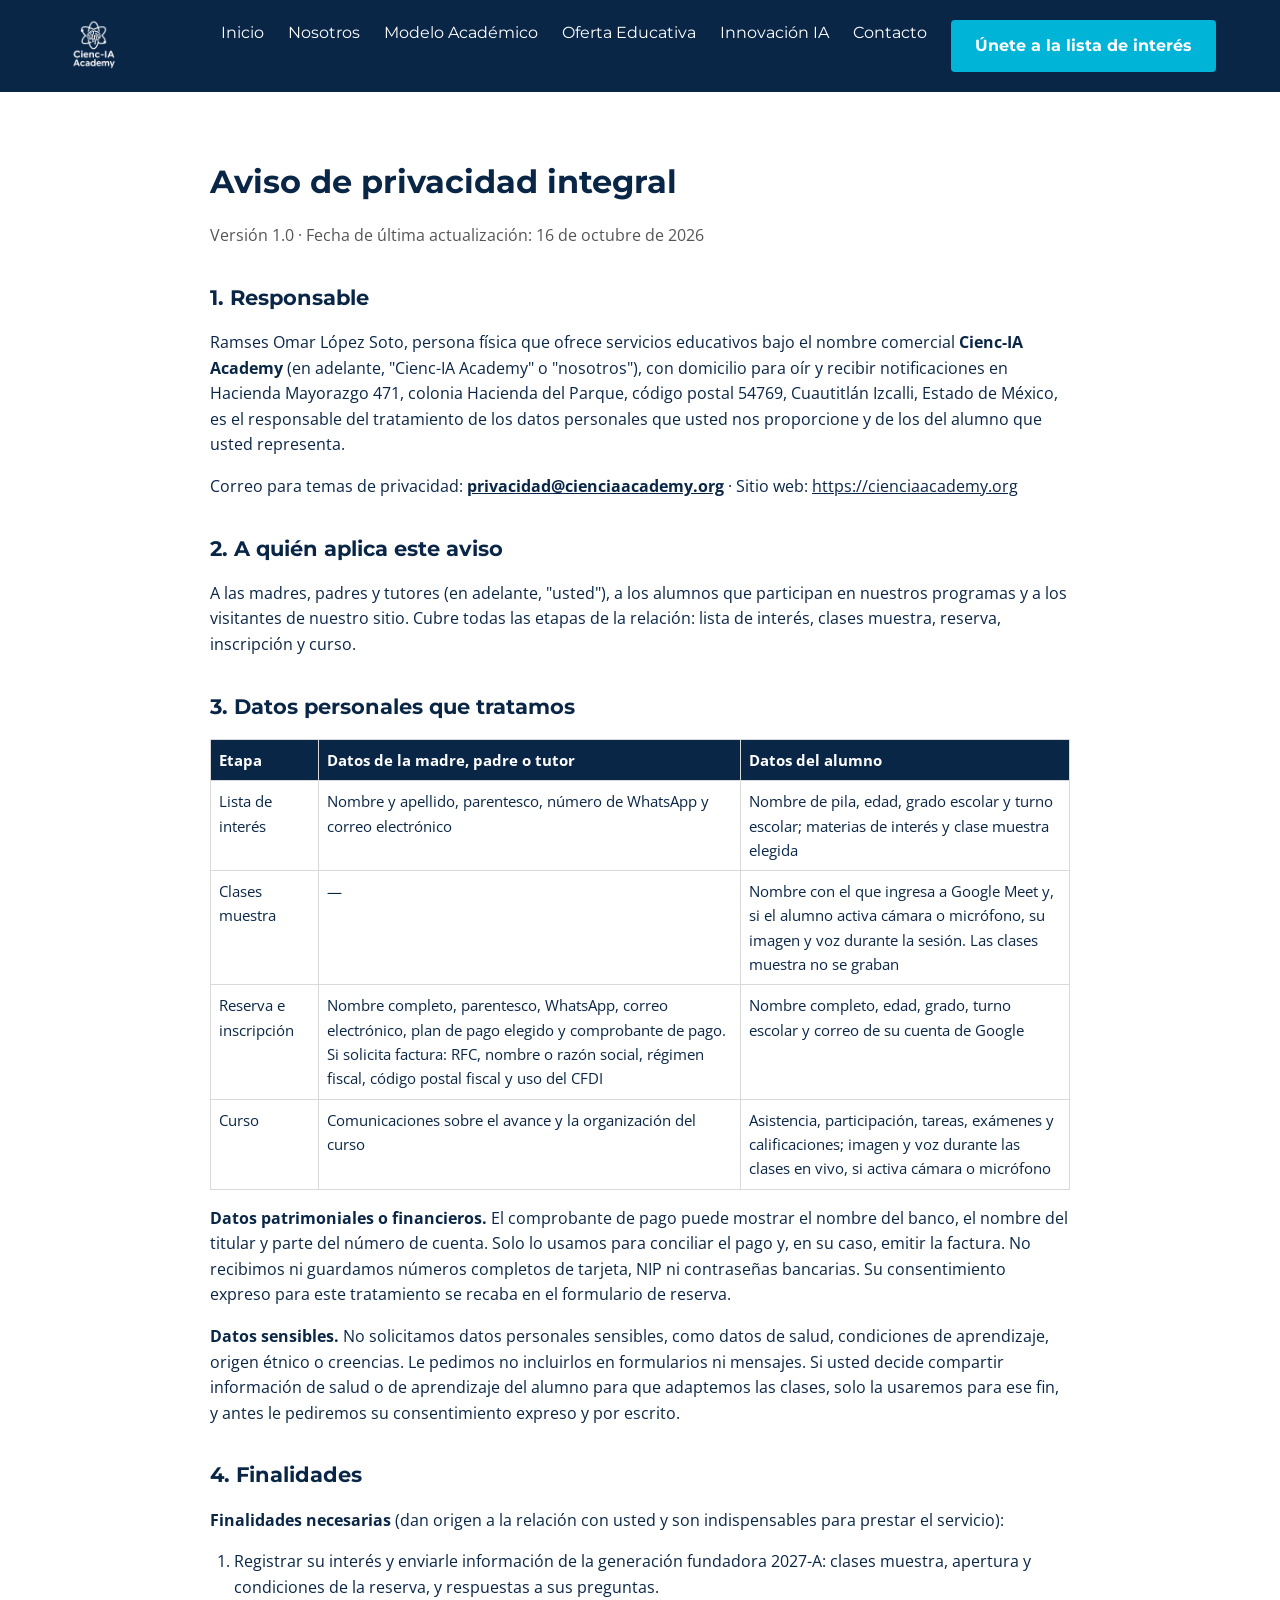
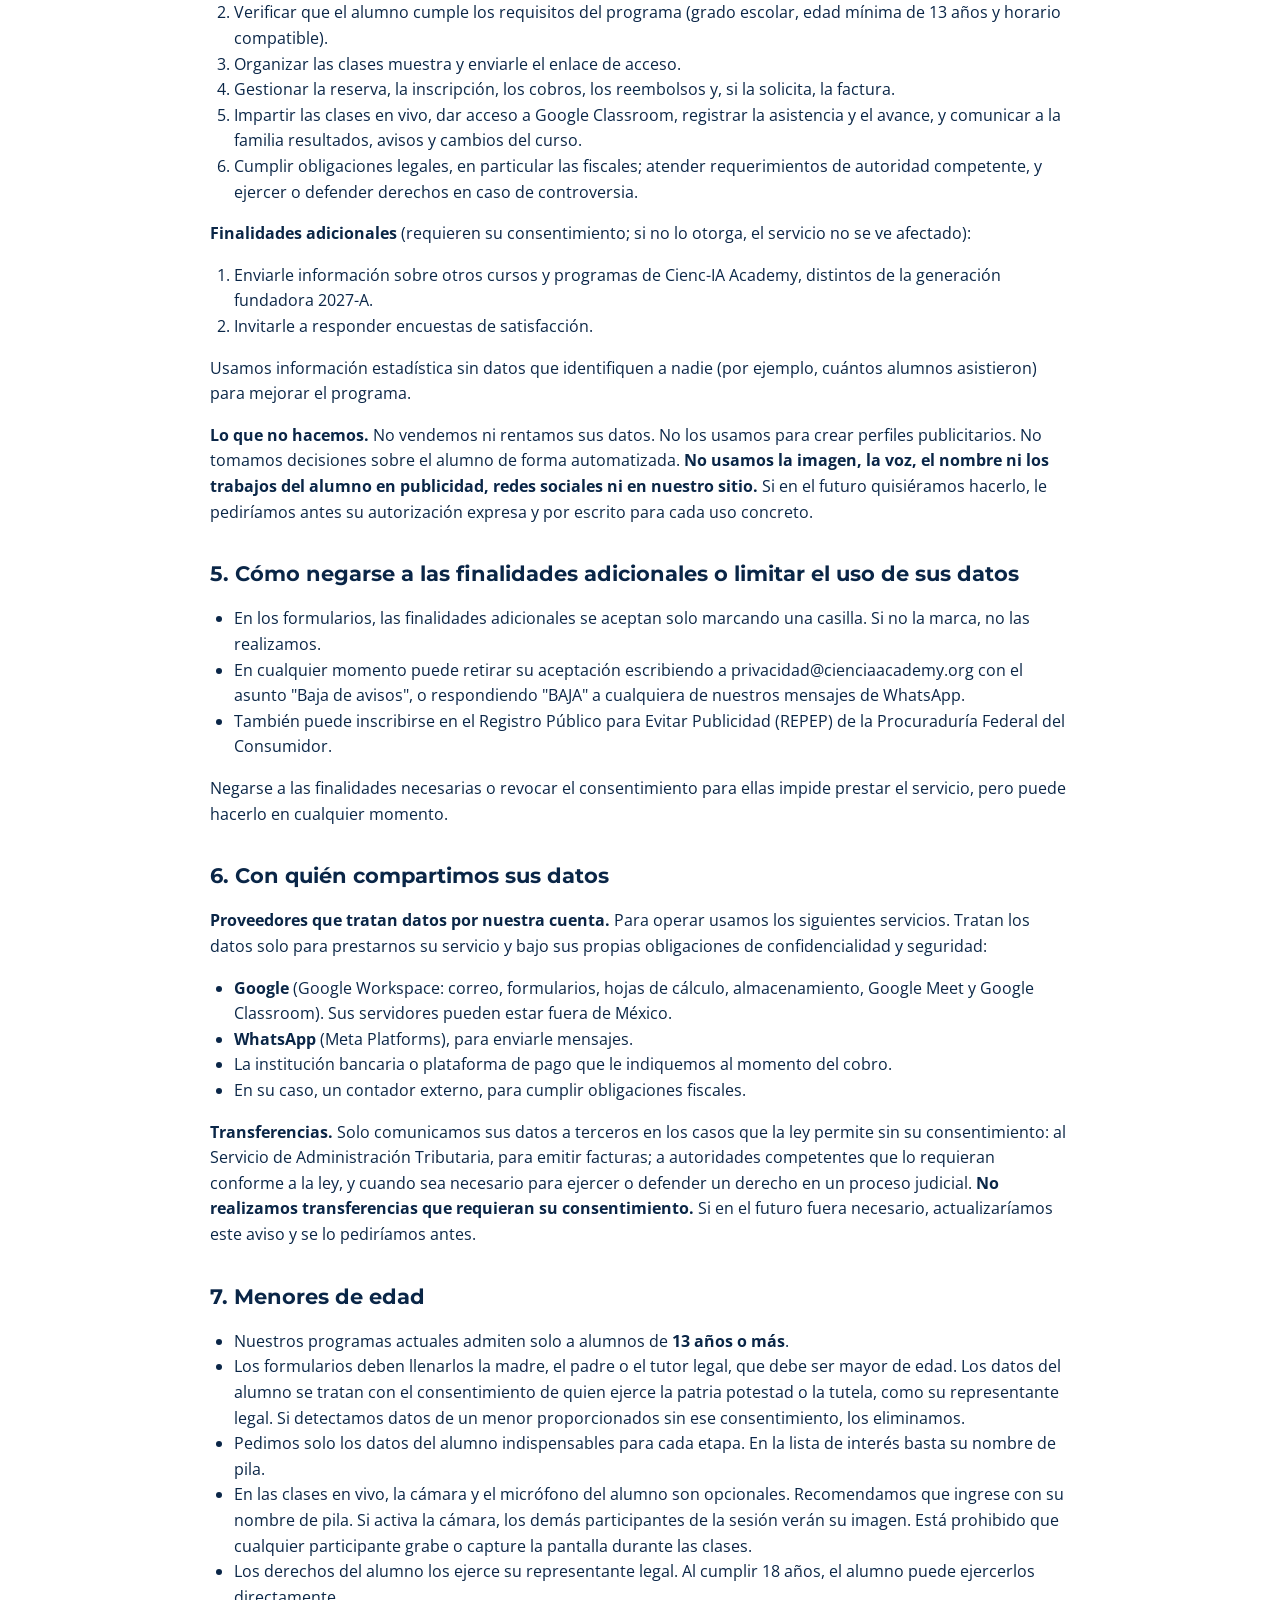
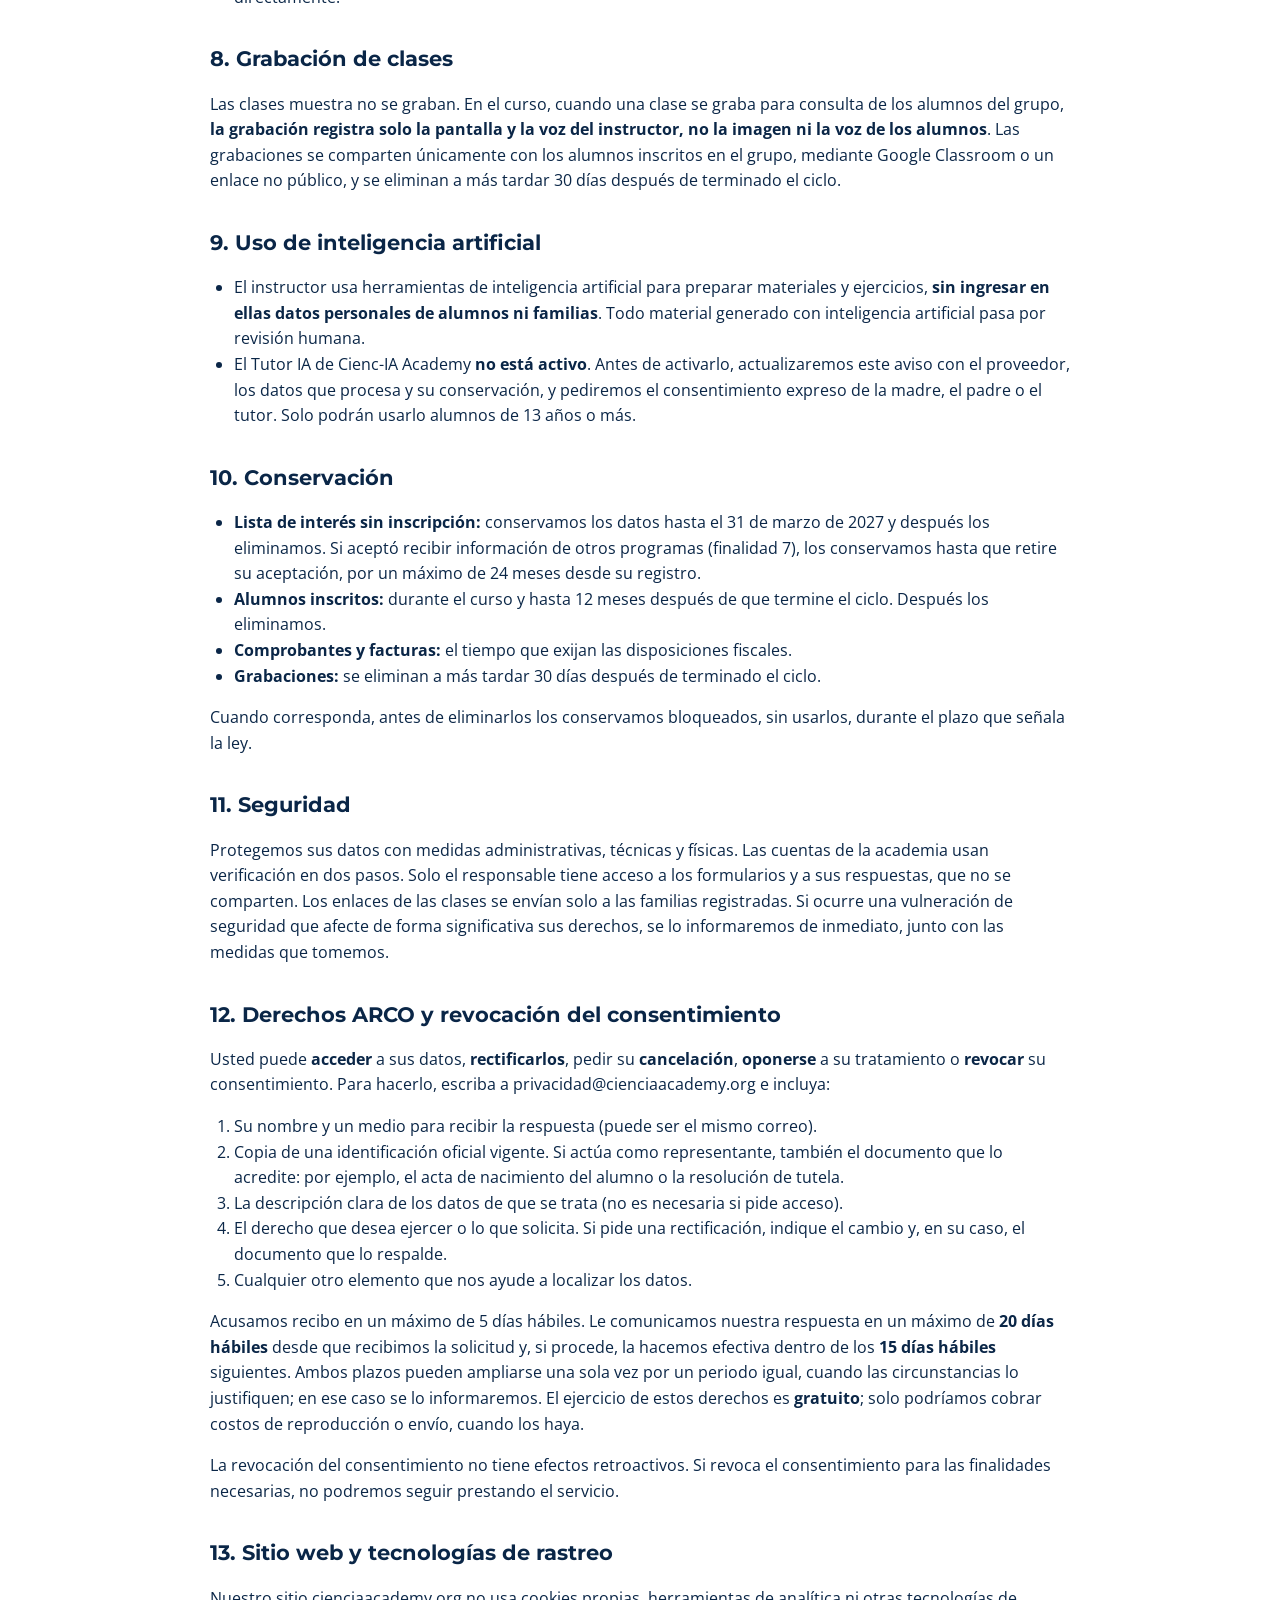
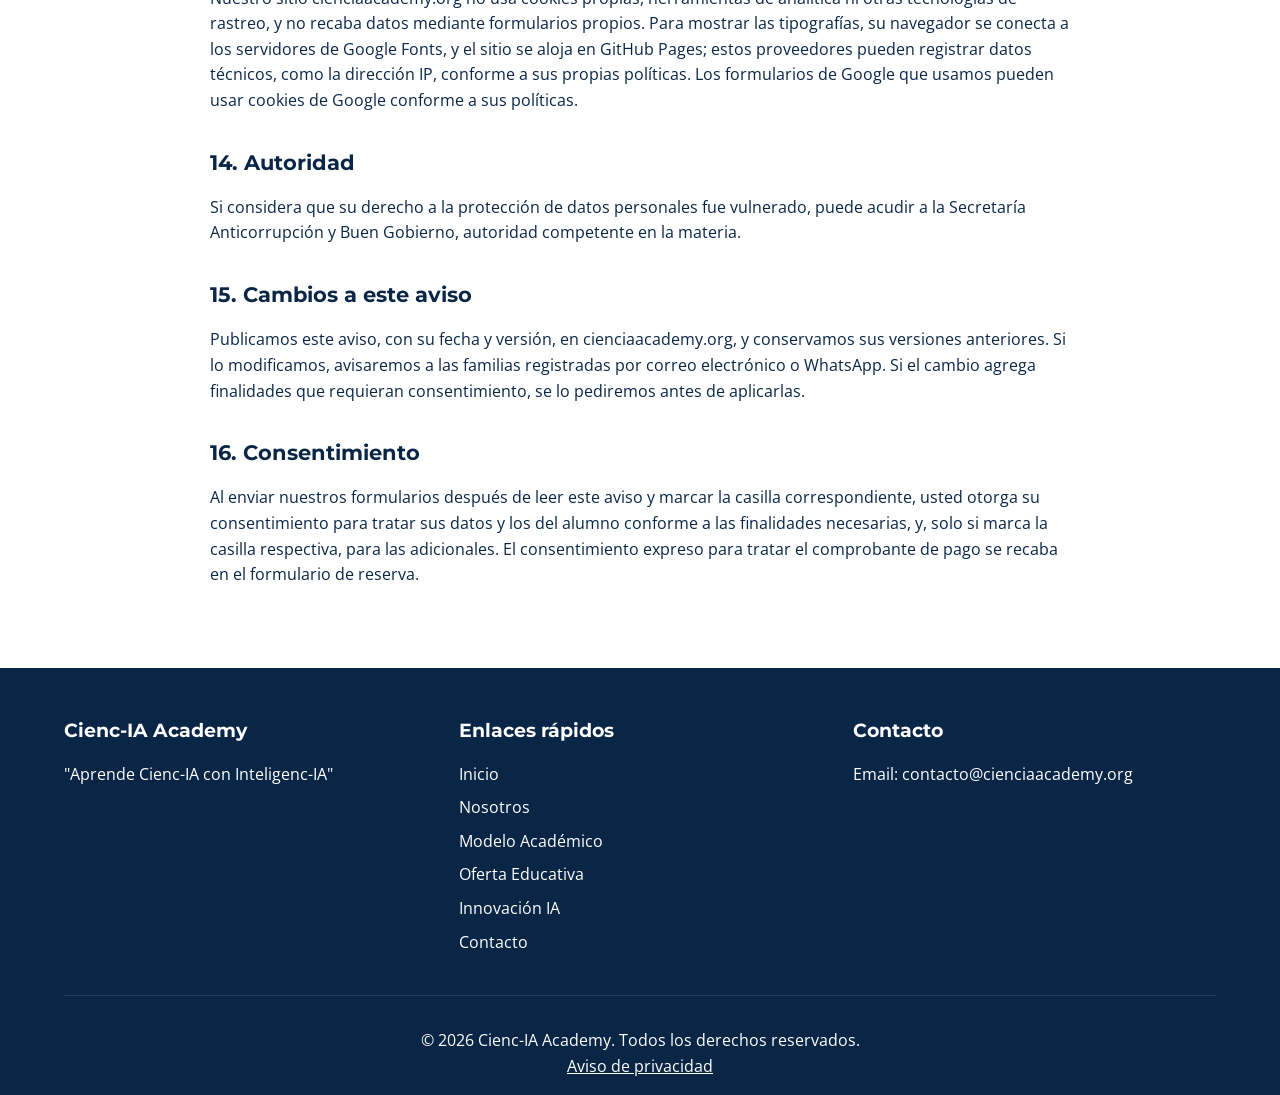
==== pages/aviso-de-privacidad.html @ 8a62d0b7 "feat: añade aviso de privacidad y enlaces en los pies de página" ====
<!DOCTYPE html>
<html lang="es">
<head>
    <meta charset="UTF-8">
    <meta name="viewport" content="width=device-width, initial-scale=1.0">
    <title>Aviso de privacidad - Cienc-IA Academy</title>
    <link rel="preconnect" href="https://fonts.googleapis.com">
    <link rel="preconnect" href="https://fonts.gstatic.com" crossorigin>
    <link href="https://fonts.googleapis.com/css2?family=Montserrat:wght@700&family=Open+Sans&display=swap" rel="stylesheet">
    <style>
        :root {
            --azul-profundo: #0A2647;
            --cian-brillante: #00B4D8;
            --blanco-puro: #FFFFFF;
            --verde-cientifico: #52B788;
            --gris-neutro: #D9D9D9;
        }

        * {
            margin: 0;
            padding: 0;
            box-sizing: border-box;
        }

        body {
            font-family: 'Open Sans', sans-serif;
            color: var(--azul-profundo);
            line-height: 1.6;
            background-color: var(--blanco-puro);
        }

        h1, h2, h3, h4, h5, h6 {
            font-family: 'Montserrat', sans-serif;
            font-weight: 700;
            margin-bottom: 1rem;
        }

        .container {
            width: 90%;
            max-width: 1200px;
            margin: 0 auto;
        }

        section {
            padding: 4rem 0;
        }

        .section-title {
            text-align: center;
            margin-bottom: 3rem;
            color: var(--azul-profundo);
        }

        .btn {
            display: inline-block;
            background-color: var(--cian-brillante);
            color: var(--blanco-puro);
            padding: 0.8rem 1.5rem;
            border-radius: 4px;
            text-decoration: none;
            font-family: 'Montserrat', sans-serif;
            font-weight: 700;
            transition: all 0.3s ease;
            border: none;
            cursor: pointer;
        }

        .btn:hover {
            background-color: var(--azul-profundo);
        }

        /* Header */
        header {
            background-color: var(--azul-profundo);
            padding: 1rem 0;
            position: sticky;
            top: 0;
            z-index: 1000;
        }

        .header-container {
            display: flex;
            justify-content: space-between;
            align-items: center;
        }

        .logo {
            height: 60px;
            display: block;
        }

        nav ul {
            display: flex;
            list-style: none;
        }

        nav li {
            margin-left: 1.5rem;
        }

        nav a {
            color: var(--blanco-puro);
            text-decoration: none;
            font-family: 'Montserrat', sans-serif;
        }

        .mobile-menu-btn {
            display: none;
            background: none;
            border: none;
            color: var(--blanco-puro);
            font-size: 1.5rem;
            cursor: pointer;
        }

        /* Hero Section */
        .hero-contacto {
            background: linear-gradient(rgba(10, 38, 71, 0.8), rgba(10, 38, 71, 0.8)), url('../assets/images/hero/hero-contacto.jpg');
            background-size: cover;
            background-position: center;
            color: var(--blanco-puro);
            text-align: center;
            padding: 8rem 0;
        }

        /* Contact Section */
        .contact-section {
            display: grid;
            grid-template-columns: repeat(auto-fit, minmax(300px, 1fr));
            gap: 3rem;
        }

        .contact-info {
            background-color: var(--gris-neutro);
            padding: 2rem;
            border-radius: 8px;
        }

        .contact-item {
            display: flex;
            align-items: flex-start;
            margin-bottom: 1.5rem;
        }

        .contact-icon {
            margin-right: 1rem;
            color: var(--cian-brillante);
            font-size: 1.2rem;
        }

        .form-group {
            margin-bottom: 1.5rem;
        }

        .form-group label {
            display: block;
            margin-bottom: 0.5rem;
            font-weight: bold;
        }

        .form-group input,
        .form-group select,
        .form-group textarea {
            width: 100%;
            padding: 0.8rem;
            border: 1px solid var(--gris-neutro);
            border-radius: 4px;
            font-family: 'Open Sans', sans-serif;
        }

        .form-group textarea {
            height: 120px;
            resize: vertical;
        }

        /* Footer */
        footer {
            background-color: var(--azul-profundo);
            color: var(--blanco-puro);
            padding: 3rem 0 1rem;
        }

        .footer-content {
            display: grid;
            grid-template-columns: repeat(auto-fit, minmax(250px, 1fr));
            gap: 2rem;
            margin-bottom: 2rem;
        }

        .footer-column ul {
            list-style: none;
        }

        .footer-column li {
            margin-bottom: 0.5rem;
        }

        .footer-column a {
            color: var(--blanco-puro);
            text-decoration: none;
            transition: color 0.3s ease;
        }

        .footer-column a:hover {
            color: var(--cian-brillante);
        }

        .footer-bottom {
            text-align: center;
            padding-top: 2rem;
            border-top: 1px solid rgba(255, 255, 255, 0.1);
        }
        /* Responsive */
        @media (max-width: 768px) {
            .mobile-menu-btn {
                display: block;
            }

            nav ul {
                display: none;
                flex-direction: column;
                position: absolute;
                top: 100%;
                left: 0;
                width: 100%;
                background-color: var(--azul-profundo);
                padding: 1rem 0;
            }

            nav ul.active {
                display: flex;
            }

            nav li {
                margin: 0;
                text-align: center;
                padding: 0.5rem 0;
            }
        }

        /* Aviso de privacidad */
        .aviso {
            max-width: 860px;
        }

        .aviso h1 {
            font-size: 2rem;
        }

        .aviso h2 {
            font-size: 1.3rem;
            margin-top: 2rem;
        }

        .aviso p, .aviso ul, .aviso ol, .aviso table {
            margin-bottom: 1rem;
        }

        .aviso ul, .aviso ol {
            padding-left: 1.5rem;
        }

        .aviso table {
            width: 100%;
            border-collapse: collapse;
            font-size: 0.95rem;
        }

        .aviso th, .aviso td {
            border: 1px solid var(--gris-neutro);
            padding: 0.5rem;
            text-align: left;
            vertical-align: top;
        }

        .aviso th {
            background-color: var(--azul-profundo);
            color: var(--blanco-puro);
        }

        .aviso a {
            color: var(--azul-profundo);
        }

        .aviso-version {
            color: #555555;
            margin-bottom: 2rem;
        }

        @media (max-width: 768px) {
            .aviso table {
                display: block;
                overflow-x: auto;
            }
        }
    </style>
</head>
<body>
    <!-- Header -->
    <header>
        <div class="container header-container">
            <a href="../index.html" aria-label="Ir al inicio"><img src="../assets/images/logo-ciencia-academy.png" alt="Cienc-IA Academy" class="logo"></a>
            <button class="mobile-menu-btn" aria-label="Abrir menú">☰</button>
            <nav>
                <ul>
                    <li><a href="../index.html">Inicio</a></li>
                    <li><a href="nosotros.html">Nosotros</a></li>
                    <li><a href="modelo-academico.html">Modelo Académico</a></li>
                    <li><a href="oferta-educativa.html">Oferta Educativa</a></li>
                    <li><a href="innovacion-ia.html">Innovación IA</a></li>
                    <li><a href="contacto.html">Contacto</a></li>
                    <li><a href="contacto.html" class="btn">Únete a la lista de interés</a></li>
                </ul>
            </nav>
        </div>
    </header>

    <!-- Aviso de privacidad -->
    <section>
        <div class="container aviso">
            <h1>Aviso de privacidad integral</h1>
            <p class="aviso-version">Versión 1.0 · Fecha de última actualización: 16 de octubre de 2026</p>
            <h2>1. Responsable</h2>
            <p>Ramses Omar López Soto, persona física que ofrece servicios educativos bajo el nombre comercial <strong>Cienc-IA Academy</strong> (en adelante, "Cienc-IA Academy" o "nosotros"), con domicilio para oír y recibir notificaciones en Hacienda Mayorazgo 471, colonia Hacienda del Parque, código postal 54769, Cuautitlán Izcalli, Estado de México, es el responsable del tratamiento de los datos personales que usted nos proporcione y de los del alumno que usted representa.</p>
            <p>Correo para temas de privacidad: <strong><a href="mailto:privacidad@cienciaacademy.org">privacidad@cienciaacademy.org</a></strong> · Sitio web: <a href="https://cienciaacademy.org">https://cienciaacademy.org</a></p>
            <h2>2. A quién aplica este aviso</h2>
            <p>A las madres, padres y tutores (en adelante, "usted"), a los alumnos que participan en nuestros programas y a los visitantes de nuestro sitio. Cubre todas las etapas de la relación: lista de interés, clases muestra, reserva, inscripción y curso.</p>
            <h2>3. Datos personales que tratamos</h2>
            <table>
            <thead>
            <tr>
            <th>Etapa</th>
            <th>Datos de la madre, padre o tutor</th>
            <th>Datos del alumno</th>
            </tr>
            </thead>
            <tbody>
            <tr>
            <td>Lista de interés</td>
            <td>Nombre y apellido, parentesco, número de WhatsApp y correo electrónico</td>
            <td>Nombre de pila, edad, grado escolar y turno escolar; materias de interés y clase muestra elegida</td>
            </tr>
            <tr>
            <td>Clases muestra</td>
            <td>—</td>
            <td>Nombre con el que ingresa a Google Meet y, si el alumno activa cámara o micrófono, su imagen y voz durante la sesión. Las clases muestra no se graban</td>
            </tr>
            <tr>
            <td>Reserva e inscripción</td>
            <td>Nombre completo, parentesco, WhatsApp, correo electrónico, plan de pago elegido y comprobante de pago. Si solicita factura: RFC, nombre o razón social, régimen fiscal, código postal fiscal y uso del CFDI</td>
            <td>Nombre completo, edad, grado, turno escolar y correo de su cuenta de Google</td>
            </tr>
            <tr>
            <td>Curso</td>
            <td>Comunicaciones sobre el avance y la organización del curso</td>
            <td>Asistencia, participación, tareas, exámenes y calificaciones; imagen y voz durante las clases en vivo, si activa cámara o micrófono</td>
            </tr>
            </tbody>
            </table>
            <p><strong>Datos patrimoniales o financieros.</strong> El comprobante de pago puede mostrar el nombre del banco, el nombre del titular y parte del número de cuenta. Solo lo usamos para conciliar el pago y, en su caso, emitir la factura. No recibimos ni guardamos números completos de tarjeta, NIP ni contraseñas bancarias. Su consentimiento expreso para este tratamiento se recaba en el formulario de reserva.</p>
            <p><strong>Datos sensibles.</strong> No solicitamos datos personales sensibles, como datos de salud, condiciones de aprendizaje, origen étnico o creencias. Le pedimos no incluirlos en formularios ni mensajes. Si usted decide compartir información de salud o de aprendizaje del alumno para que adaptemos las clases, solo la usaremos para ese fin, y antes le pediremos su consentimiento expreso y por escrito.</p>
            <h2>4. Finalidades</h2>
            <p><strong>Finalidades necesarias</strong> (dan origen a la relación con usted y son indispensables para prestar el servicio):</p>
            <ol>
            <li>Registrar su interés y enviarle información de la generación fundadora 2027-A: clases muestra, apertura y condiciones de la reserva, y respuestas a sus preguntas.</li>
            <li>Verificar que el alumno cumple los requisitos del programa (grado escolar, edad mínima de 13 años y horario compatible).</li>
            <li>Organizar las clases muestra y enviarle el enlace de acceso.</li>
            <li>Gestionar la reserva, la inscripción, los cobros, los reembolsos y, si la solicita, la factura.</li>
            <li>Impartir las clases en vivo, dar acceso a Google Classroom, registrar la asistencia y el avance, y comunicar a la familia resultados, avisos y cambios del curso.</li>
            <li>Cumplir obligaciones legales, en particular las fiscales; atender requerimientos de autoridad competente, y ejercer o defender derechos en caso de controversia.</li>
            </ol>
            <p><strong>Finalidades adicionales</strong> (requieren su consentimiento; si no lo otorga, el servicio no se ve afectado):</p>
            <ol>
            <li>Enviarle información sobre otros cursos y programas de Cienc-IA Academy, distintos de la generación fundadora 2027-A.</li>
            <li>Invitarle a responder encuestas de satisfacción.</li>
            </ol>
            <p>Usamos información estadística sin datos que identifiquen a nadie (por ejemplo, cuántos alumnos asistieron) para mejorar el programa.</p>
            <p><strong>Lo que no hacemos.</strong> No vendemos ni rentamos sus datos. No los usamos para crear perfiles publicitarios. No tomamos decisiones sobre el alumno de forma automatizada. <strong>No usamos la imagen, la voz, el nombre ni los trabajos del alumno en publicidad, redes sociales ni en nuestro sitio.</strong> Si en el futuro quisiéramos hacerlo, le pediríamos antes su autorización expresa y por escrito para cada uso concreto.</p>
            <h2>5. Cómo negarse a las finalidades adicionales o limitar el uso de sus datos</h2>
            <ul>
            <li>En los formularios, las finalidades adicionales se aceptan solo marcando una casilla. Si no la marca, no las realizamos.</li>
            <li>En cualquier momento puede retirar su aceptación escribiendo a privacidad@cienciaacademy.org con el asunto "Baja de avisos", o respondiendo "BAJA" a cualquiera de nuestros mensajes de WhatsApp.</li>
            <li>También puede inscribirse en el Registro Público para Evitar Publicidad (REPEP) de la Procuraduría Federal del Consumidor.</li>
            </ul>
            <p>Negarse a las finalidades necesarias o revocar el consentimiento para ellas impide prestar el servicio, pero puede hacerlo en cualquier momento.</p>
            <h2>6. Con quién compartimos sus datos</h2>
            <p><strong>Proveedores que tratan datos por nuestra cuenta.</strong> Para operar usamos los siguientes servicios. Tratan los datos solo para prestarnos su servicio y bajo sus propias obligaciones de confidencialidad y seguridad:</p>
            <ul>
            <li><strong>Google</strong> (Google Workspace: correo, formularios, hojas de cálculo, almacenamiento, Google Meet y Google Classroom). Sus servidores pueden estar fuera de México.</li>
            <li><strong>WhatsApp</strong> (Meta Platforms), para enviarle mensajes.</li>
            <li>La institución bancaria o plataforma de pago que le indiquemos al momento del cobro.</li>
            <li>En su caso, un contador externo, para cumplir obligaciones fiscales.</li>
            </ul>
            <p><strong>Transferencias.</strong> Solo comunicamos sus datos a terceros en los casos que la ley permite sin su consentimiento: al Servicio de Administración Tributaria, para emitir facturas; a autoridades competentes que lo requieran conforme a la ley, y cuando sea necesario para ejercer o defender un derecho en un proceso judicial. <strong>No realizamos transferencias que requieran su consentimiento.</strong> Si en el futuro fuera necesario, actualizaríamos este aviso y se lo pediríamos antes.</p>
            <h2>7. Menores de edad</h2>
            <ul>
            <li>Nuestros programas actuales admiten solo a alumnos de <strong>13 años o más</strong>.</li>
            <li>Los formularios deben llenarlos la madre, el padre o el tutor legal, que debe ser mayor de edad. Los datos del alumno se tratan con el consentimiento de quien ejerce la patria potestad o la tutela, como su representante legal. Si detectamos datos de un menor proporcionados sin ese consentimiento, los eliminamos.</li>
            <li>Pedimos solo los datos del alumno indispensables para cada etapa. En la lista de interés basta su nombre de pila.</li>
            <li>En las clases en vivo, la cámara y el micrófono del alumno son opcionales. Recomendamos que ingrese con su nombre de pila. Si activa la cámara, los demás participantes de la sesión verán su imagen. Está prohibido que cualquier participante grabe o capture la pantalla durante las clases.</li>
            <li>Los derechos del alumno los ejerce su representante legal. Al cumplir 18 años, el alumno puede ejercerlos directamente.</li>
            </ul>
            <h2>8. Grabación de clases</h2>
            <p>Las clases muestra no se graban. En el curso, cuando una clase se graba para consulta de los alumnos del grupo, <strong>la grabación registra solo la pantalla y la voz del instructor, no la imagen ni la voz de los alumnos</strong>. Las grabaciones se comparten únicamente con los alumnos inscritos en el grupo, mediante Google Classroom o un enlace no público, y se eliminan a más tardar 30 días después de terminado el ciclo.</p>
            <h2>9. Uso de inteligencia artificial</h2>
            <ul>
            <li>El instructor usa herramientas de inteligencia artificial para preparar materiales y ejercicios, <strong>sin ingresar en ellas datos personales de alumnos ni familias</strong>. Todo material generado con inteligencia artificial pasa por revisión humana.</li>
            <li>El Tutor IA de Cienc-IA Academy <strong>no está activo</strong>. Antes de activarlo, actualizaremos este aviso con el proveedor, los datos que procesa y su conservación, y pediremos el consentimiento expreso de la madre, el padre o el tutor. Solo podrán usarlo alumnos de 13 años o más.</li>
            </ul>
            <h2>10. Conservación</h2>
            <ul>
            <li><strong>Lista de interés sin inscripción:</strong> conservamos los datos hasta el 31 de marzo de 2027 y después los eliminamos. Si aceptó recibir información de otros programas (finalidad 7), los conservamos hasta que retire su aceptación, por un máximo de 24 meses desde su registro.</li>
            <li><strong>Alumnos inscritos:</strong> durante el curso y hasta 12 meses después de que termine el ciclo. Después los eliminamos.</li>
            <li><strong>Comprobantes y facturas:</strong> el tiempo que exijan las disposiciones fiscales.</li>
            <li><strong>Grabaciones:</strong> se eliminan a más tardar 30 días después de terminado el ciclo.</li>
            </ul>
            <p>Cuando corresponda, antes de eliminarlos los conservamos bloqueados, sin usarlos, durante el plazo que señala la ley.</p>
            <h2>11. Seguridad</h2>
            <p>Protegemos sus datos con medidas administrativas, técnicas y físicas. Las cuentas de la academia usan verificación en dos pasos. Solo el responsable tiene acceso a los formularios y a sus respuestas, que no se comparten. Los enlaces de las clases se envían solo a las familias registradas. Si ocurre una vulneración de seguridad que afecte de forma significativa sus derechos, se lo informaremos de inmediato, junto con las medidas que tomemos.</p>
            <h2>12. Derechos ARCO y revocación del consentimiento</h2>
            <p>Usted puede <strong>acceder</strong> a sus datos, <strong>rectificarlos</strong>, pedir su <strong>cancelación</strong>, <strong>oponerse</strong> a su tratamiento o <strong>revocar</strong> su consentimiento. Para hacerlo, escriba a privacidad@cienciaacademy.org e incluya:</p>
            <ol>
            <li>Su nombre y un medio para recibir la respuesta (puede ser el mismo correo).</li>
            <li>Copia de una identificación oficial vigente. Si actúa como representante, también el documento que lo acredite: por ejemplo, el acta de nacimiento del alumno o la resolución de tutela.</li>
            <li>La descripción clara de los datos de que se trata (no es necesaria si pide acceso).</li>
            <li>El derecho que desea ejercer o lo que solicita. Si pide una rectificación, indique el cambio y, en su caso, el documento que lo respalde.</li>
            <li>Cualquier otro elemento que nos ayude a localizar los datos.</li>
            </ol>
            <p>Acusamos recibo en un máximo de 5 días hábiles. Le comunicamos nuestra respuesta en un máximo de <strong>20 días hábiles</strong> desde que recibimos la solicitud y, si procede, la hacemos efectiva dentro de los <strong>15 días hábiles</strong> siguientes. Ambos plazos pueden ampliarse una sola vez por un periodo igual, cuando las circunstancias lo justifiquen; en ese caso se lo informaremos. El ejercicio de estos derechos es <strong>gratuito</strong>; solo podríamos cobrar costos de reproducción o envío, cuando los haya.</p>
            <p>La revocación del consentimiento no tiene efectos retroactivos. Si revoca el consentimiento para las finalidades necesarias, no podremos seguir prestando el servicio.</p>
            <h2>13. Sitio web y tecnologías de rastreo</h2>
            <p>Nuestro sitio cienciaacademy.org no usa cookies propias, herramientas de analítica ni otras tecnologías de rastreo, y no recaba datos mediante formularios propios. Para mostrar las tipografías, su navegador se conecta a los servidores de Google Fonts, y el sitio se aloja en GitHub Pages; estos proveedores pueden registrar datos técnicos, como la dirección IP, conforme a sus propias políticas. Los formularios de Google que usamos pueden usar cookies de Google conforme a sus políticas.</p>
            <h2>14. Autoridad</h2>
            <p>Si considera que su derecho a la protección de datos personales fue vulnerado, puede acudir a la Secretaría Anticorrupción y Buen Gobierno, autoridad competente en la materia.</p>
            <h2>15. Cambios a este aviso</h2>
            <p>Publicamos este aviso, con su fecha y versión, en cienciaacademy.org, y conservamos sus versiones anteriores. Si lo modificamos, avisaremos a las familias registradas por correo electrónico o WhatsApp. Si el cambio agrega finalidades que requieran consentimiento, se lo pediremos antes de aplicarlas.</p>
            <h2>16. Consentimiento</h2>
            <p>Al enviar nuestros formularios después de leer este aviso y marcar la casilla correspondiente, usted otorga su consentimiento para tratar sus datos y los del alumno conforme a las finalidades necesarias, y, solo si marca la casilla respectiva, para las adicionales. El consentimiento expreso para tratar el comprobante de pago se recaba en el formulario de reserva.</p>
        </div>
    </section>

    <!-- Footer -->
    <footer>
        <div class="container">
            <div class="footer-content">
                <div class="footer-column">
                    <h3>Cienc-IA Academy</h3>
                    <p>"Aprende Cienc-IA con Inteligenc-IA"</p>
                </div>
                <div class="footer-column">
                    <h3>Enlaces rápidos</h3>
                    <ul>
                        <li><a href="../index.html">Inicio</a></li>
                        <li><a href="nosotros.html">Nosotros</a></li>
                        <li><a href="modelo-academico.html">Modelo Académico</a></li>
                        <li><a href="oferta-educativa.html">Oferta Educativa</a></li>
                        <li><a href="innovacion-ia.html">Innovación IA</a></li>
                        <li><a href="contacto.html">Contacto</a></li>

                    </ul>
                </div>
                <div class="footer-column">
                    <h3>Contacto</h3>
                    <p>Email: contacto@cienciaacademy.org</p>
                </div>
            </div>
            <div class="footer-bottom">
                <p>&copy; 2026 Cienc-IA Academy. Todos los derechos reservados.</p>
                <p><a href="aviso-de-privacidad.html" style="color: inherit;">Aviso de privacidad</a></p>
            </div>
        </div>
    </footer>


    <script>
        // Mobile menu toggle
        document.querySelector('.mobile-menu-btn').addEventListener('click', function() {
            document.querySelector('nav ul').classList.toggle('active');
        });
    </script>
</body>
</html>
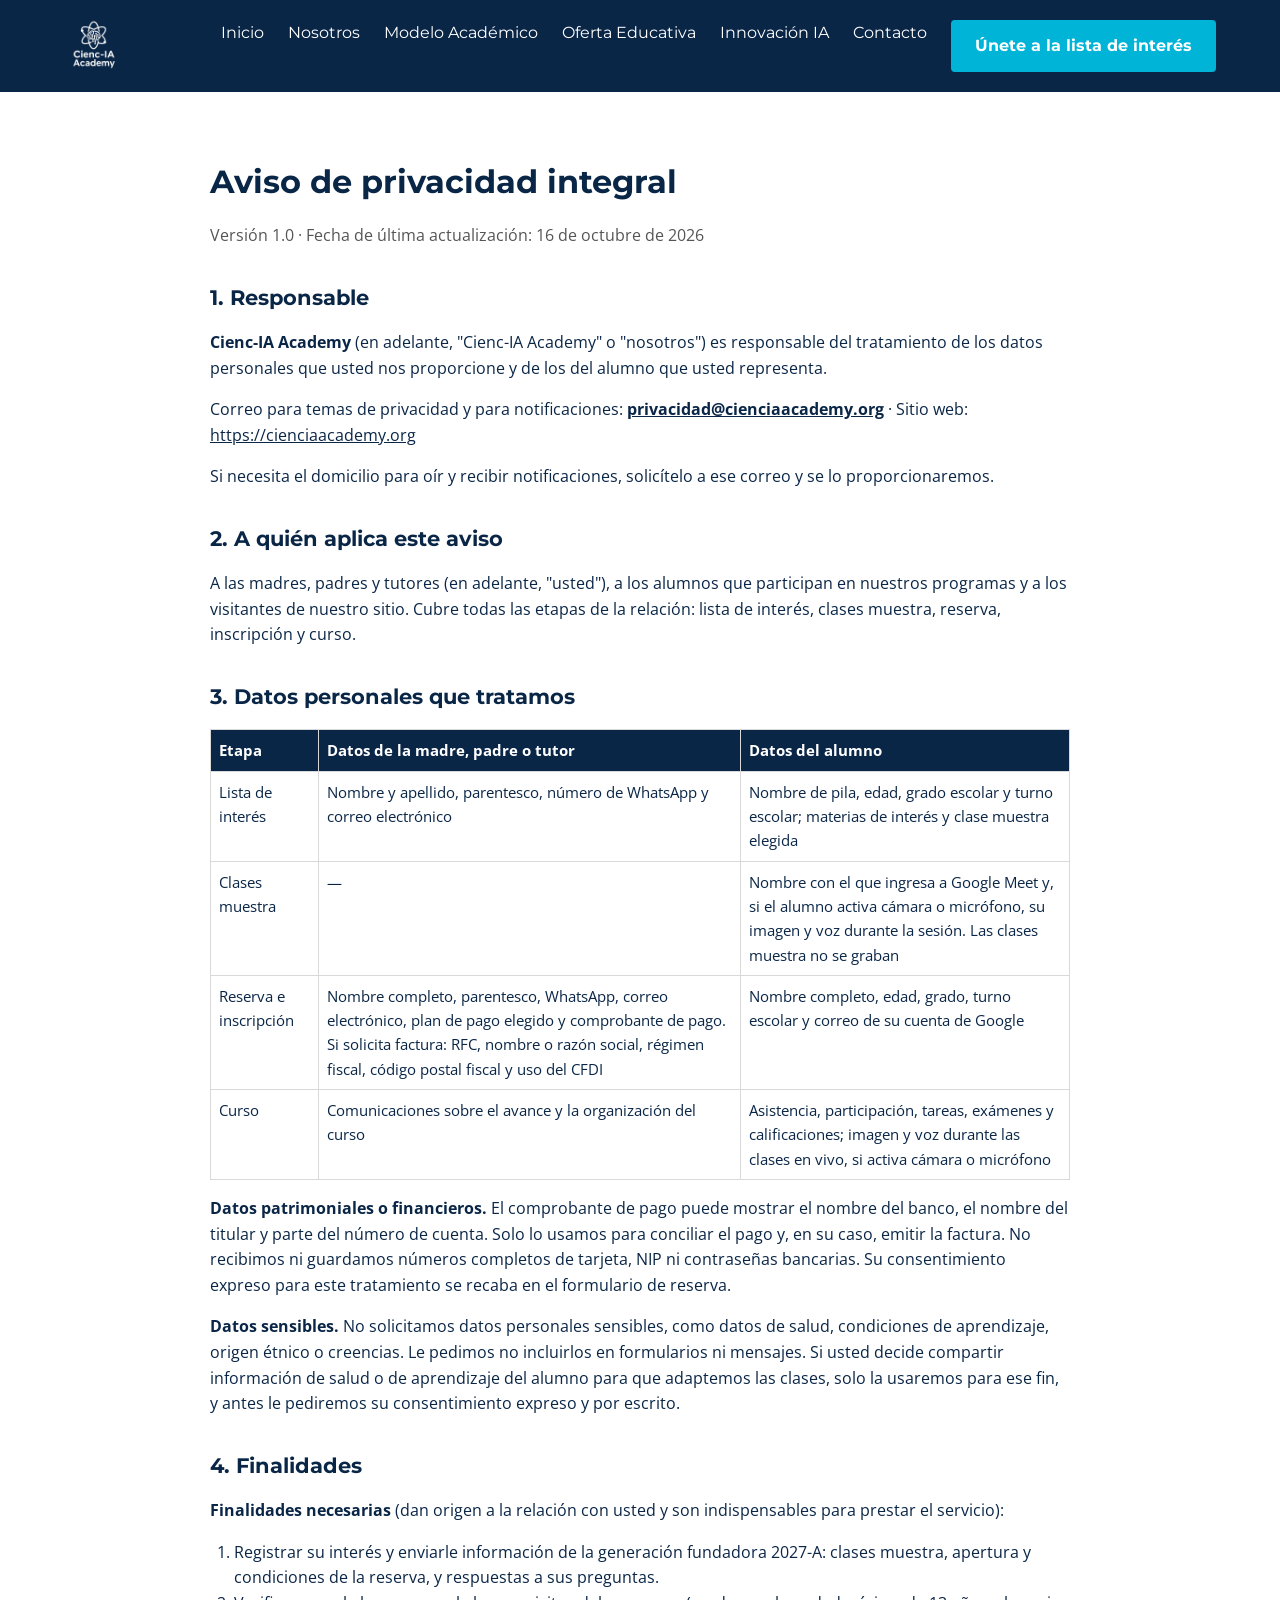
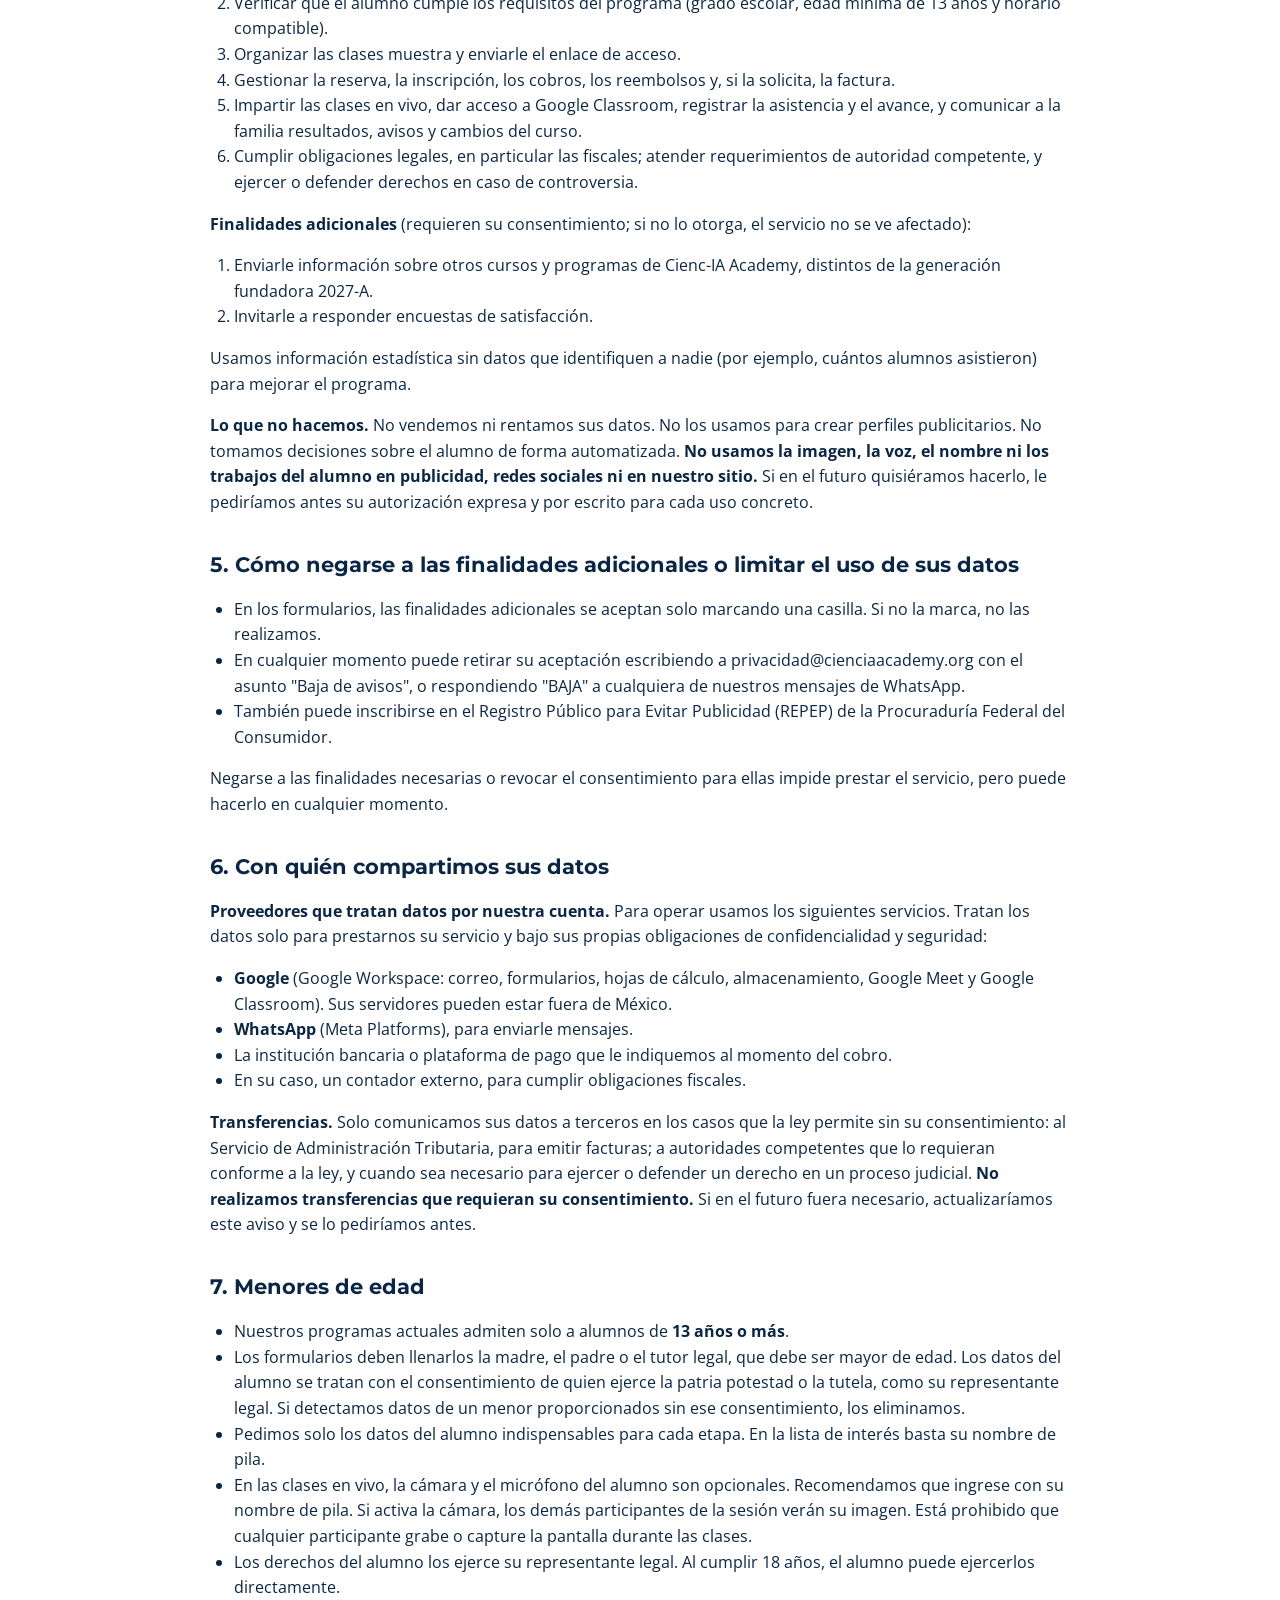
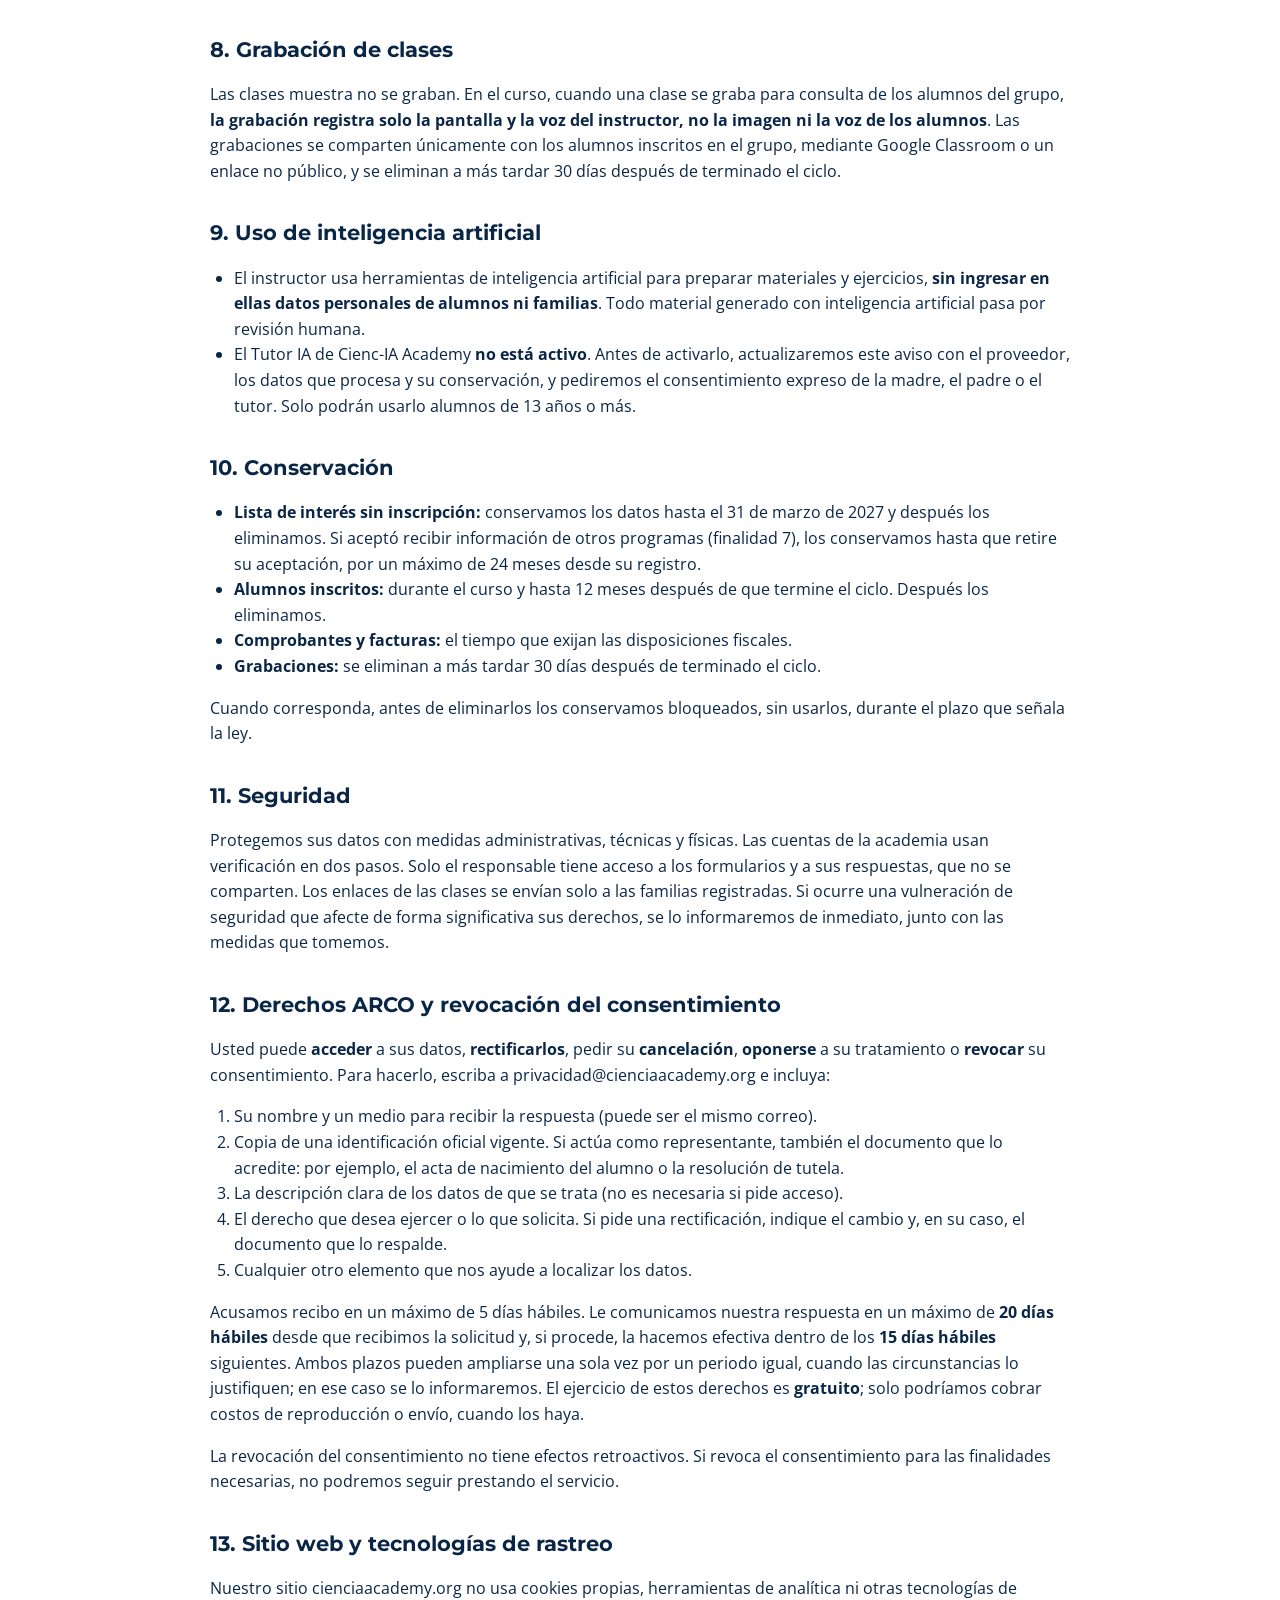
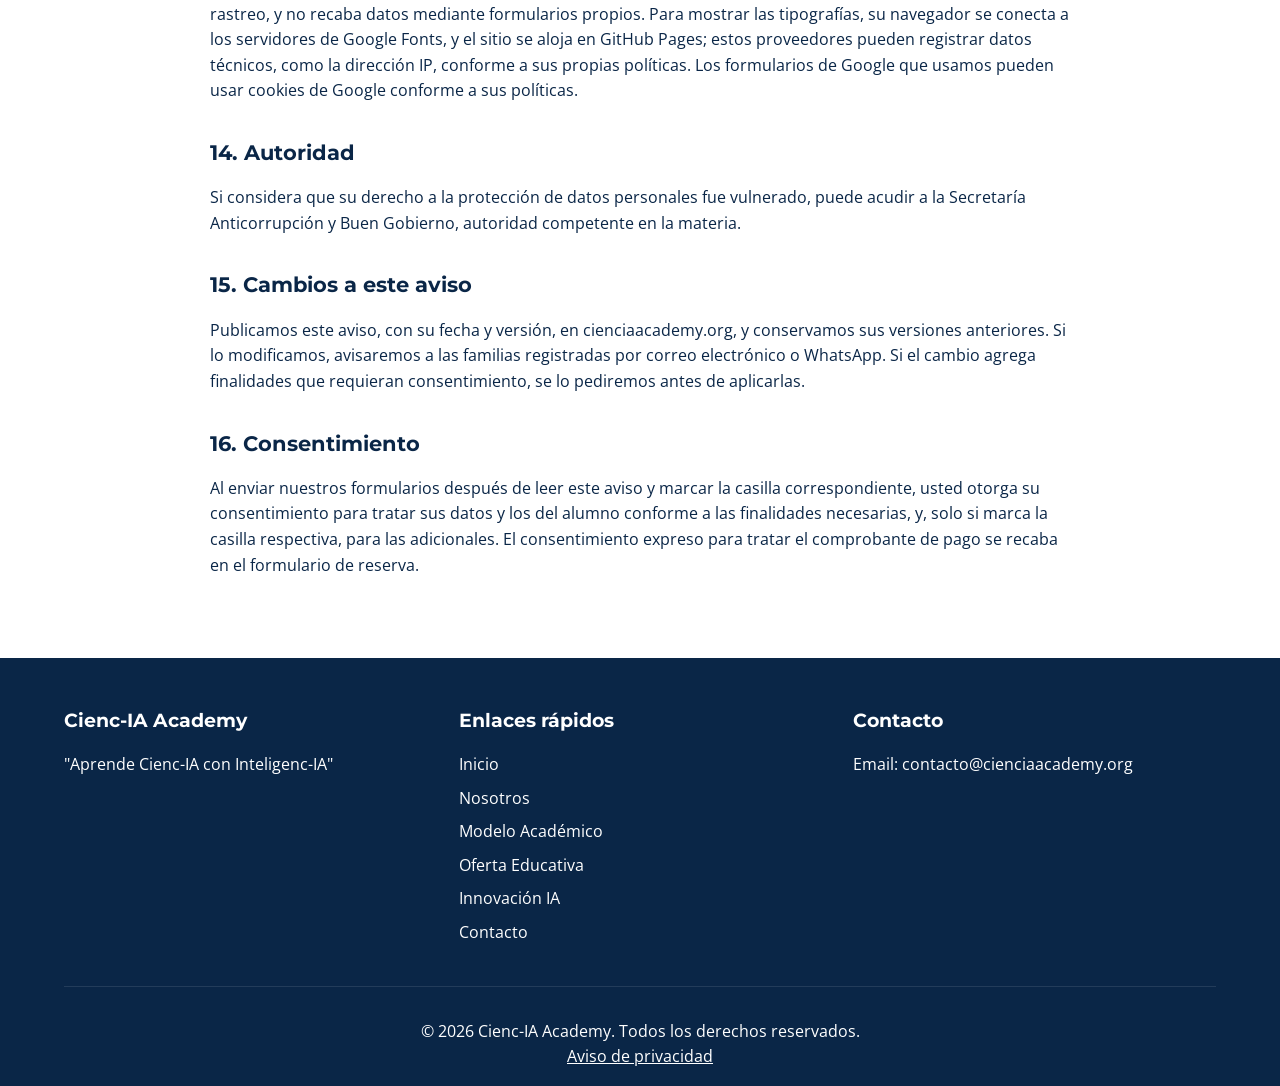
==== commit 58b80f63: "feat: añade aviso de privacidad y enlaces en los pies de página" ====
--- a/pages/aviso-de-privacidad.html
+++ b/pages/aviso-de-privacidad.html
@@ -321,8 +321,9 @@
             <h1>Aviso de privacidad integral</h1>
             <p class="aviso-version">Versión 1.0 · Fecha de última actualización: 16 de octubre de 2026</p>
             <h2>1. Responsable</h2>
-            <p>Ramses Omar López Soto, persona física que ofrece servicios educativos bajo el nombre comercial <strong>Cienc-IA Academy</strong> (en adelante, "Cienc-IA Academy" o "nosotros"), con domicilio para oír y recibir notificaciones en Hacienda Mayorazgo 471, colonia Hacienda del Parque, código postal 54769, Cuautitlán Izcalli, Estado de México, es el responsable del tratamiento de los datos personales que usted nos proporcione y de los del alumno que usted representa.</p>
-            <p>Correo para temas de privacidad: <strong><a href="mailto:privacidad@cienciaacademy.org">privacidad@cienciaacademy.org</a></strong> · Sitio web: <a href="https://cienciaacademy.org">https://cienciaacademy.org</a></p>
+            <p><strong>Cienc-IA Academy</strong> (en adelante, "Cienc-IA Academy" o "nosotros") es responsable del tratamiento de los datos personales que usted nos proporcione y de los del alumno que usted representa.</p>
+            <p>Correo para temas de privacidad y para notificaciones: <strong><a href="mailto:privacidad@cienciaacademy.org">privacidad@cienciaacademy.org</a></strong> · Sitio web: <a href="https://cienciaacademy.org">https://cienciaacademy.org</a></p>
+            <p>Si necesita el domicilio para oír y recibir notificaciones, solicítelo a ese correo y se lo proporcionaremos.</p>
             <h2>2. A quién aplica este aviso</h2>
             <p>A las madres, padres y tutores (en adelante, "usted"), a los alumnos que participan en nuestros programas y a los visitantes de nuestro sitio. Cubre todas las etapas de la relación: lista de interés, clases muestra, reserva, inscripción y curso.</p>
             <h2>3. Datos personales que tratamos</h2>
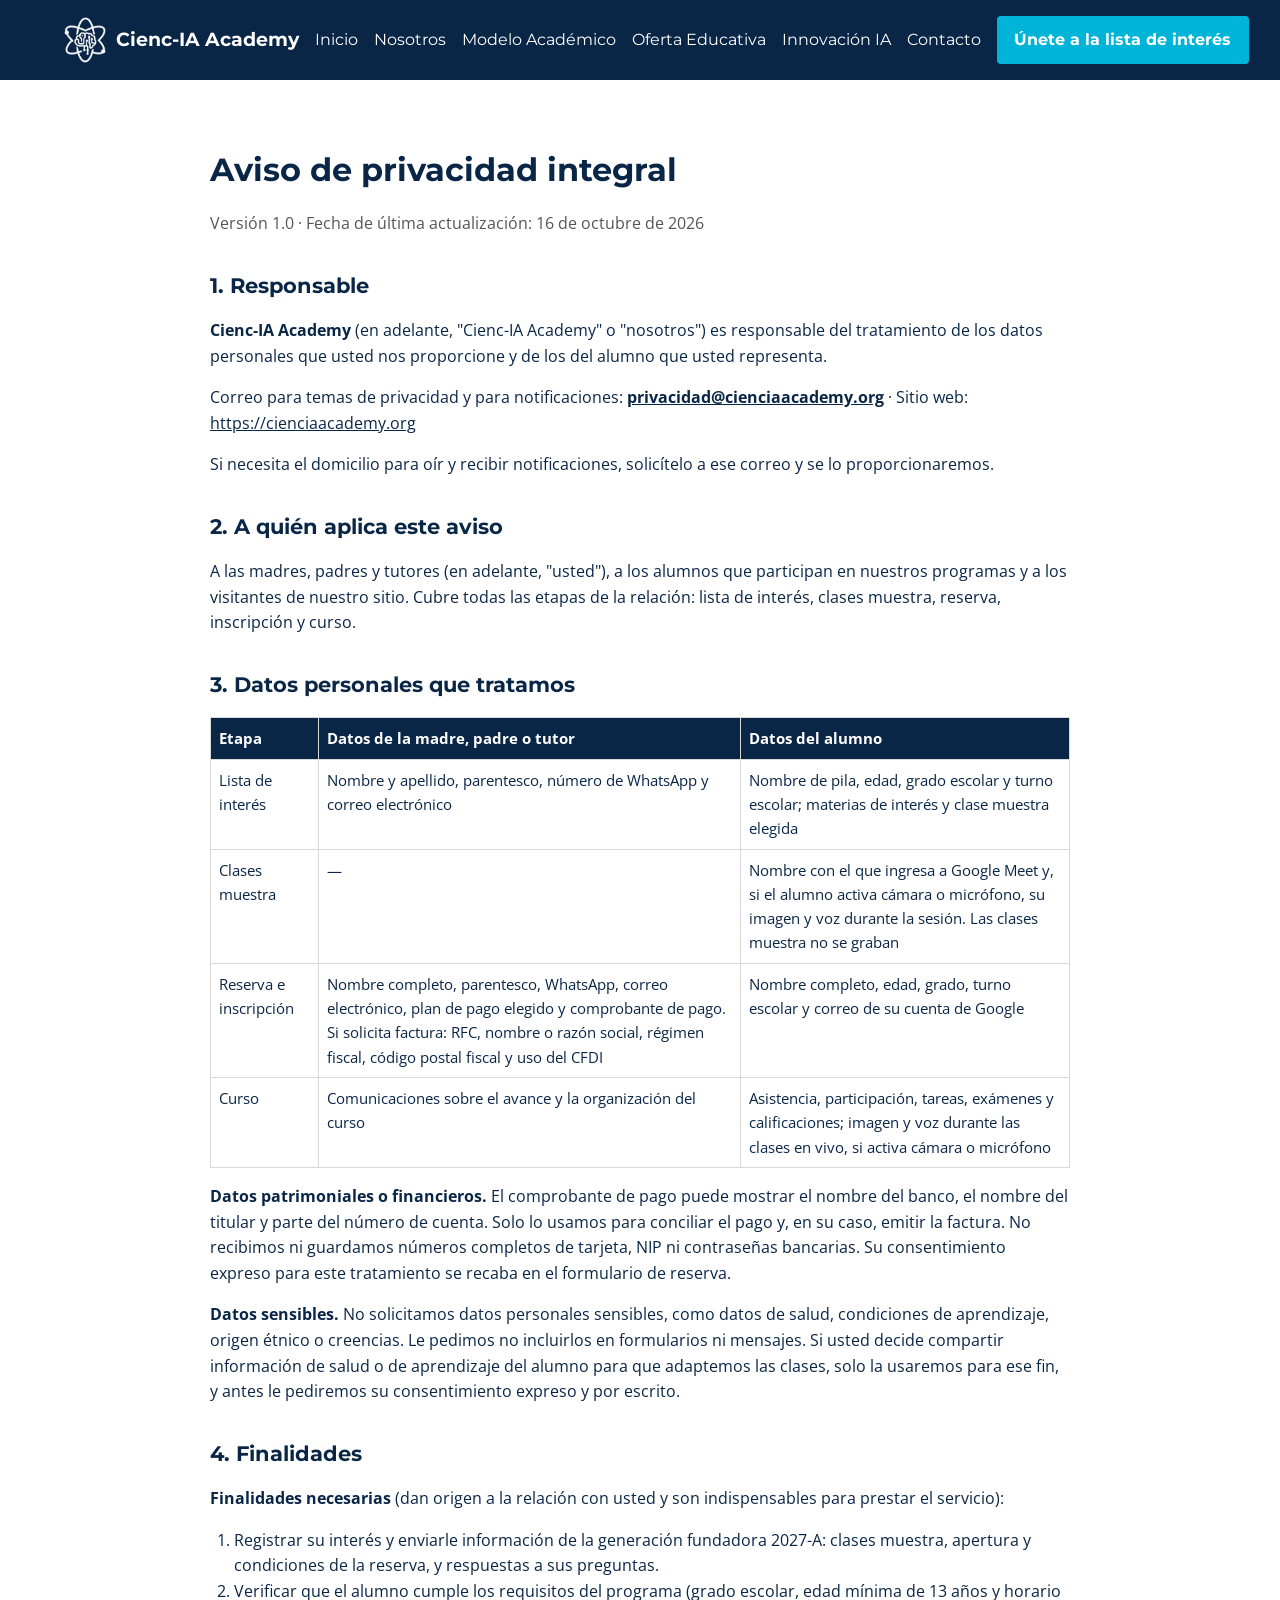
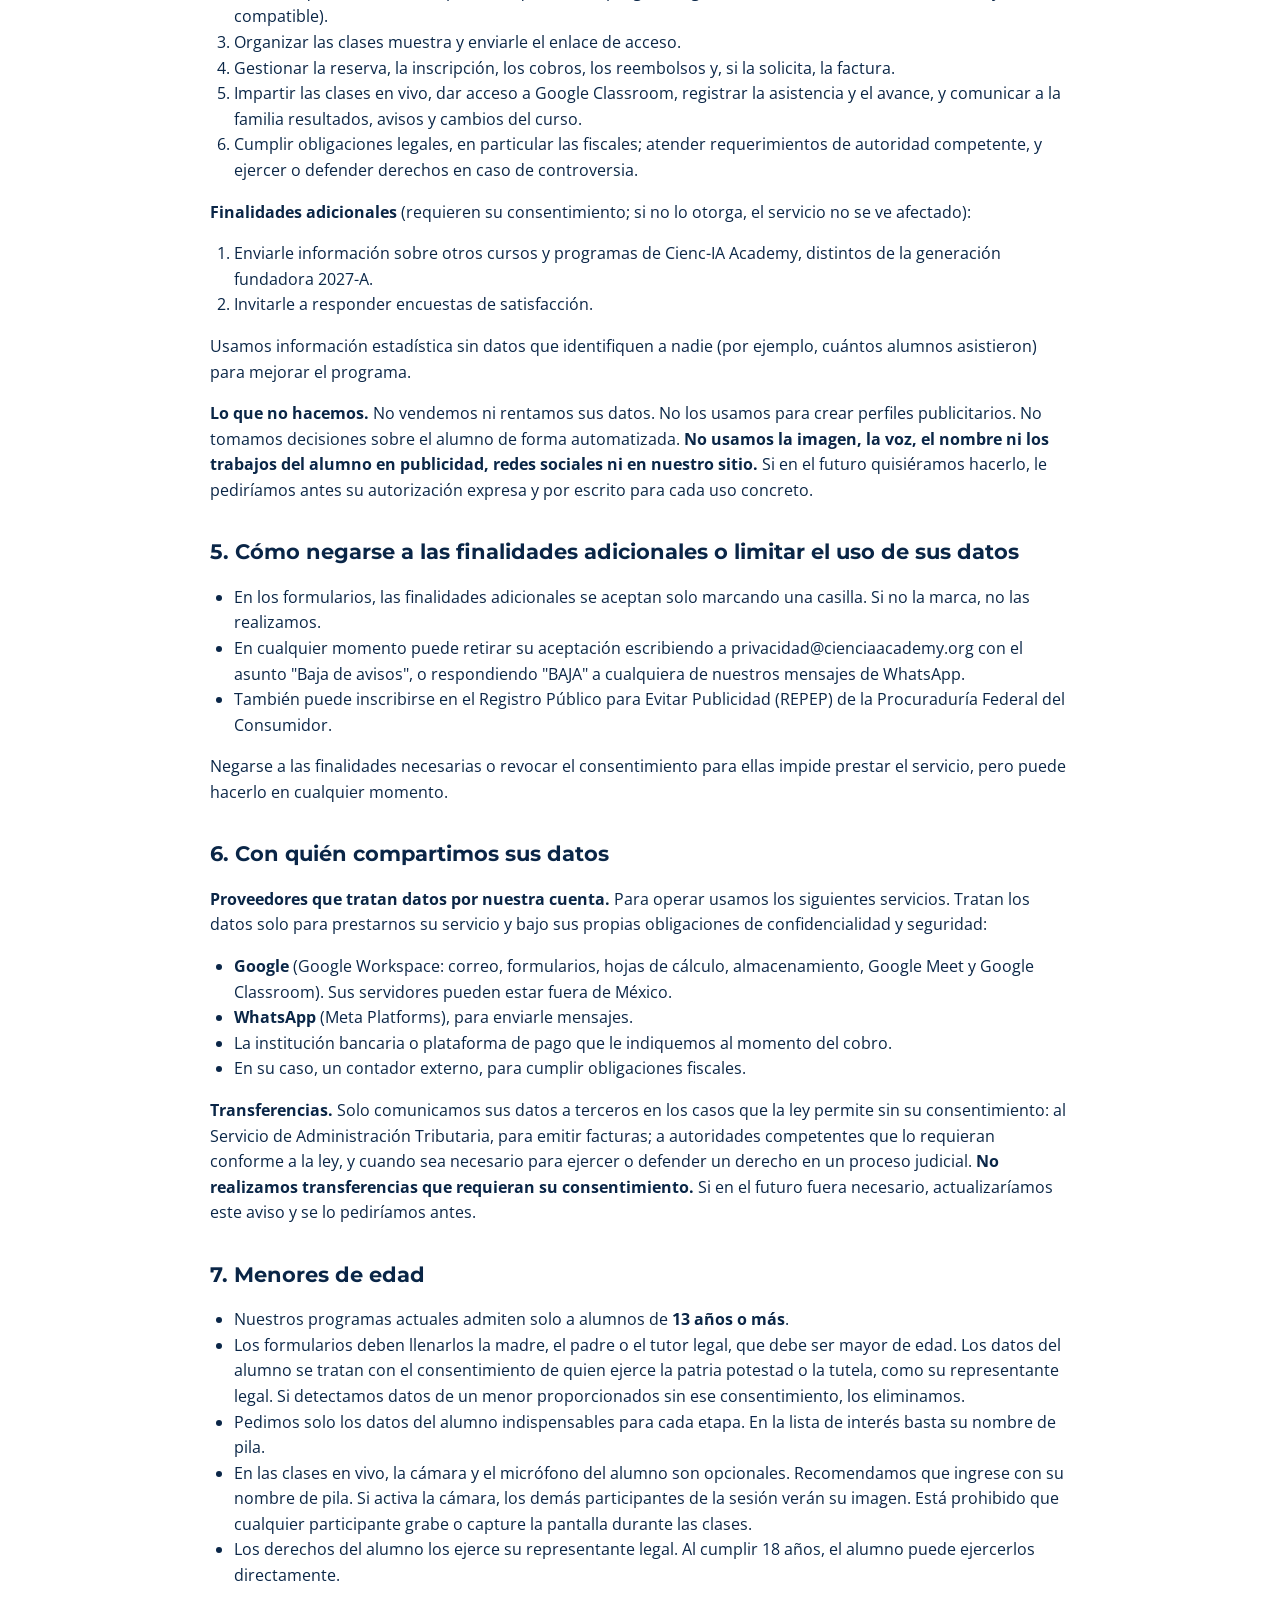
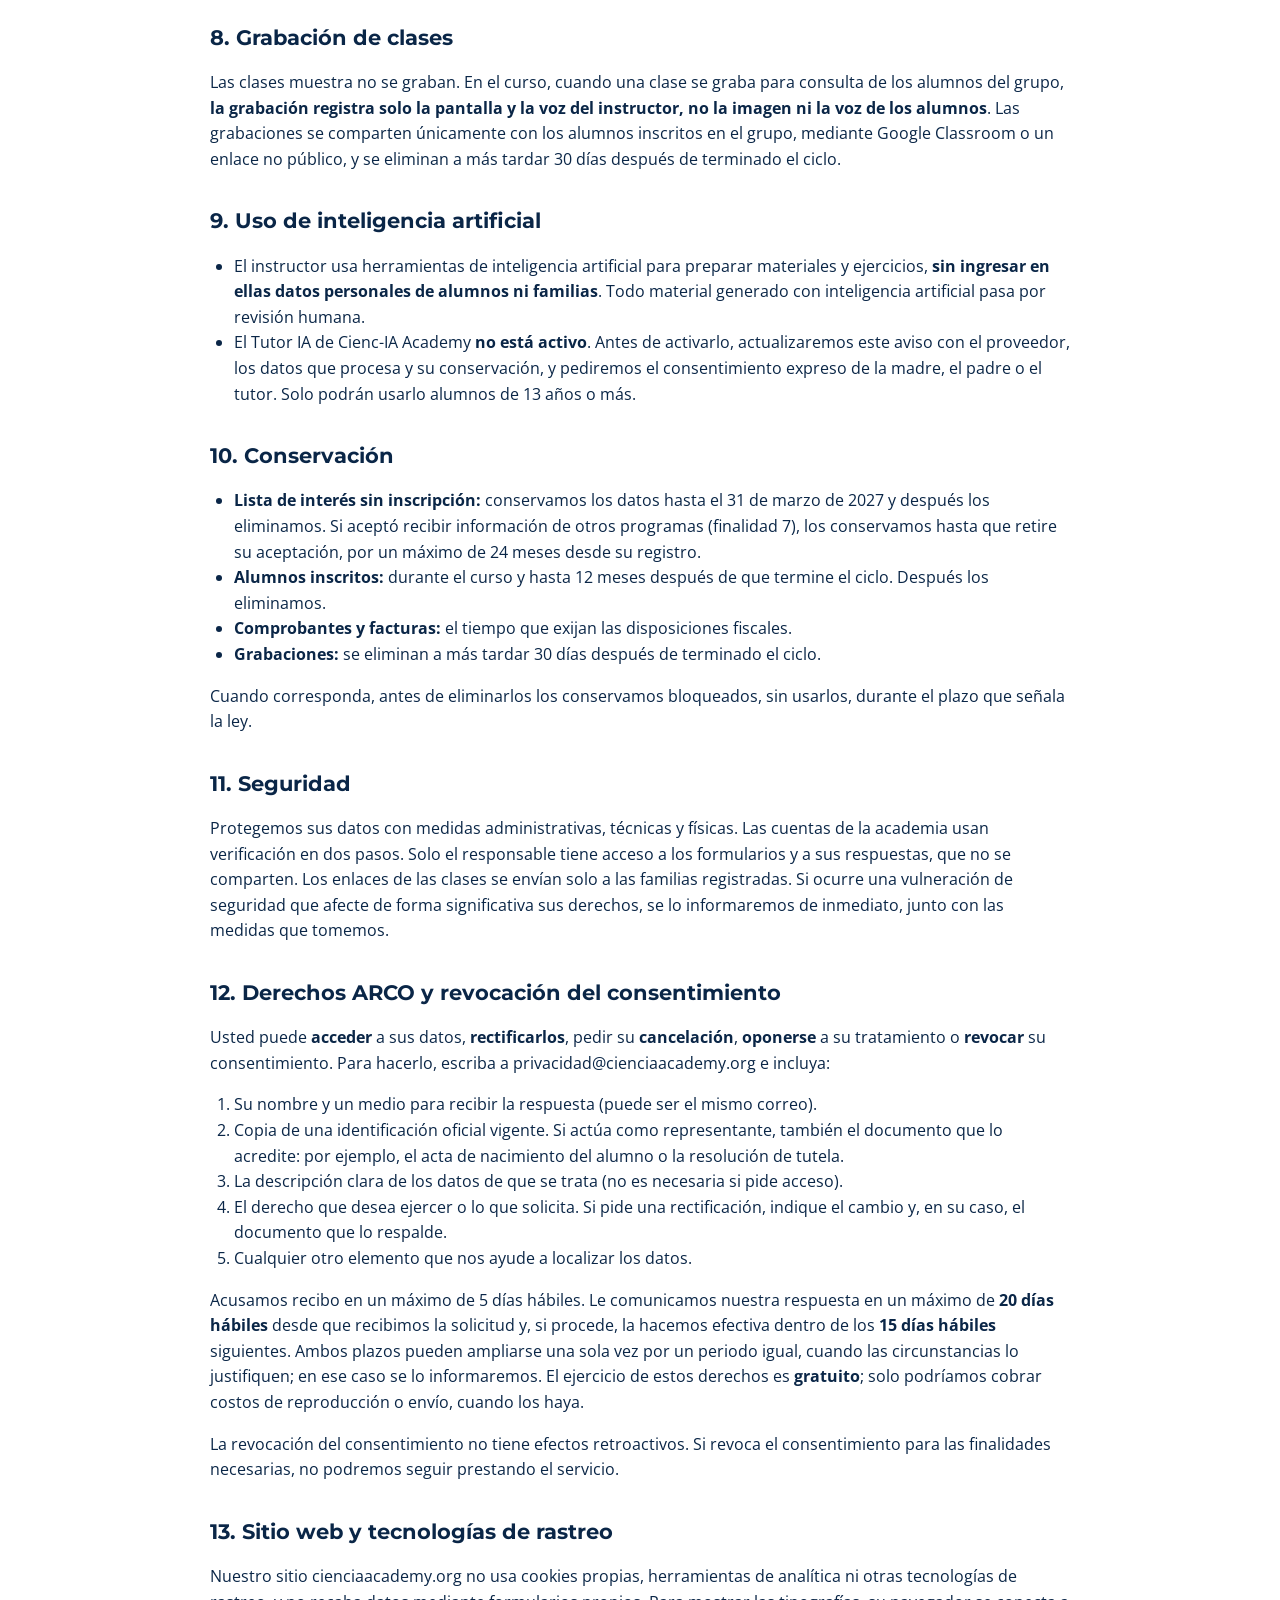
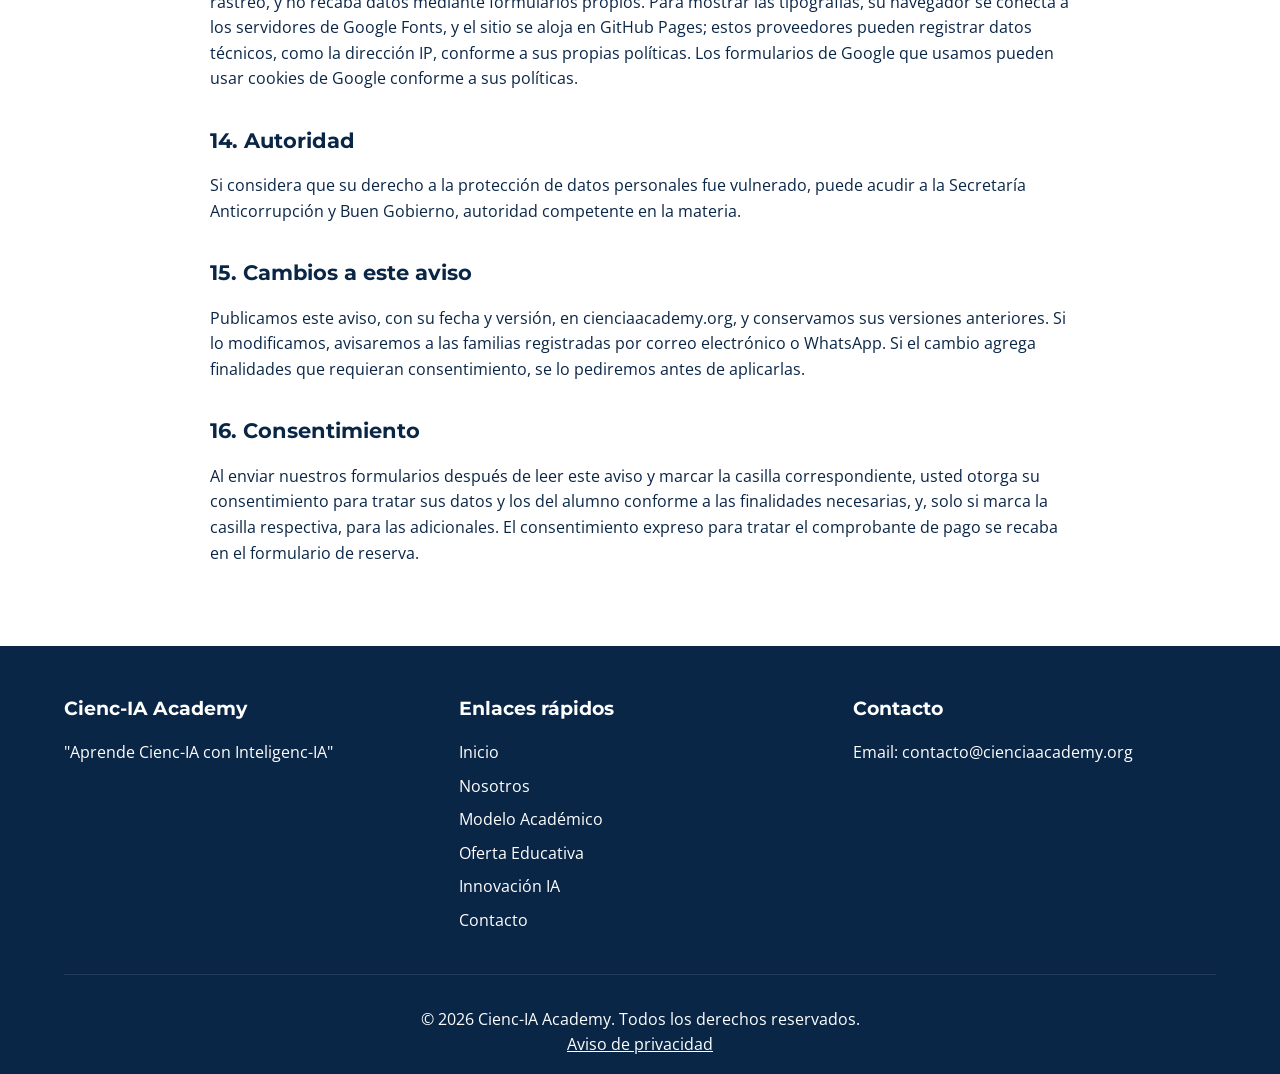
==== commit 5cb15a1a: "feat: actualiza el encabezado y la portada con los HTML proporcionados" ====
--- a/pages/aviso-de-privacidad.html
+++ b/pages/aviso-de-privacidad.html
@@ -293,14 +293,97 @@
                 overflow-x: auto;
             }
         }
+
+        /* Encabezado: logo horizontal y menú */
+        .logo-link {
+            display: flex;
+            align-items: center;
+            gap: 0.6rem;
+            text-decoration: none;
+        }
+
+        .logo-icon {
+            height: 46px;
+            width: auto;
+            display: block;
+        }
+
+        .brand {
+            font-family: 'Montserrat', sans-serif;
+            font-weight: 700;
+            color: var(--blanco-puro);
+            font-size: 1.2rem;
+            line-height: 1;
+            white-space: nowrap;
+        }
+
+        nav ul {
+            align-items: center;
+        }
+
+        nav a {
+            white-space: nowrap;
+        }
+
+        nav li {
+            margin-left: 1rem;
+        }
+
+        nav .btn {
+            padding: 0.7rem 1.1rem;
+        }
+
+        @media (max-width: 1279px) {
+            .header-container {
+                justify-content: flex-start;
+            }
+
+            .mobile-menu-btn {
+                display: block;
+                font-size: 2rem;
+                line-height: 1;
+                margin-right: 1rem;
+            }
+
+            nav ul {
+                display: none;
+                flex-direction: column;
+                position: absolute;
+                top: 100%;
+                left: 0;
+                width: 100%;
+                background-color: var(--azul-profundo);
+                padding: 1rem 0;
+            }
+
+            nav ul.active {
+                display: flex;
+            }
+
+            nav li {
+                margin: 0;
+                text-align: center;
+                padding: 0.5rem 0;
+            }
+        }
+
+        @media (max-width: 768px) {
+            .logo-icon {
+                height: 40px;
+            }
+
+            .brand {
+                font-size: 1.1rem;
+            }
+        }
     </style>
 </head>
 <body>
     <!-- Header -->
     <header>
         <div class="container header-container">
-            <a href="../index.html" aria-label="Ir al inicio"><img src="../assets/images/logo-ciencia-academy.png" alt="Cienc-IA Academy" class="logo"></a>
             <button class="mobile-menu-btn" aria-label="Abrir menú">☰</button>
+            <a href="../index.html" class="logo-link" aria-label="Ir al inicio"><img src="../assets/images/general/logo-icono.png" alt="" class="logo-icon"><span class="brand">Cienc-IA Academy</span></a>
             <nav>
                 <ul>
                     <li><a href="../index.html">Inicio</a></li>
@@ -309,7 +392,7 @@
                     <li><a href="oferta-educativa.html">Oferta Educativa</a></li>
                     <li><a href="innovacion-ia.html">Innovación IA</a></li>
                     <li><a href="contacto.html">Contacto</a></li>
-                    <li><a href="contacto.html" class="btn">Únete a la lista de interés</a></li>
+                    <li><a href="https://docs.google.com/forms/d/e/1FAIpQLScrqjBEIfdcCrmgaC7dbi5Xk3SQpHmgz5KaGYGZAWSR4q2AVg/viewform" class="btn" target="_blank" rel="noopener">Únete a la lista de interés</a></li>
                 </ul>
             </nav>
         </div>
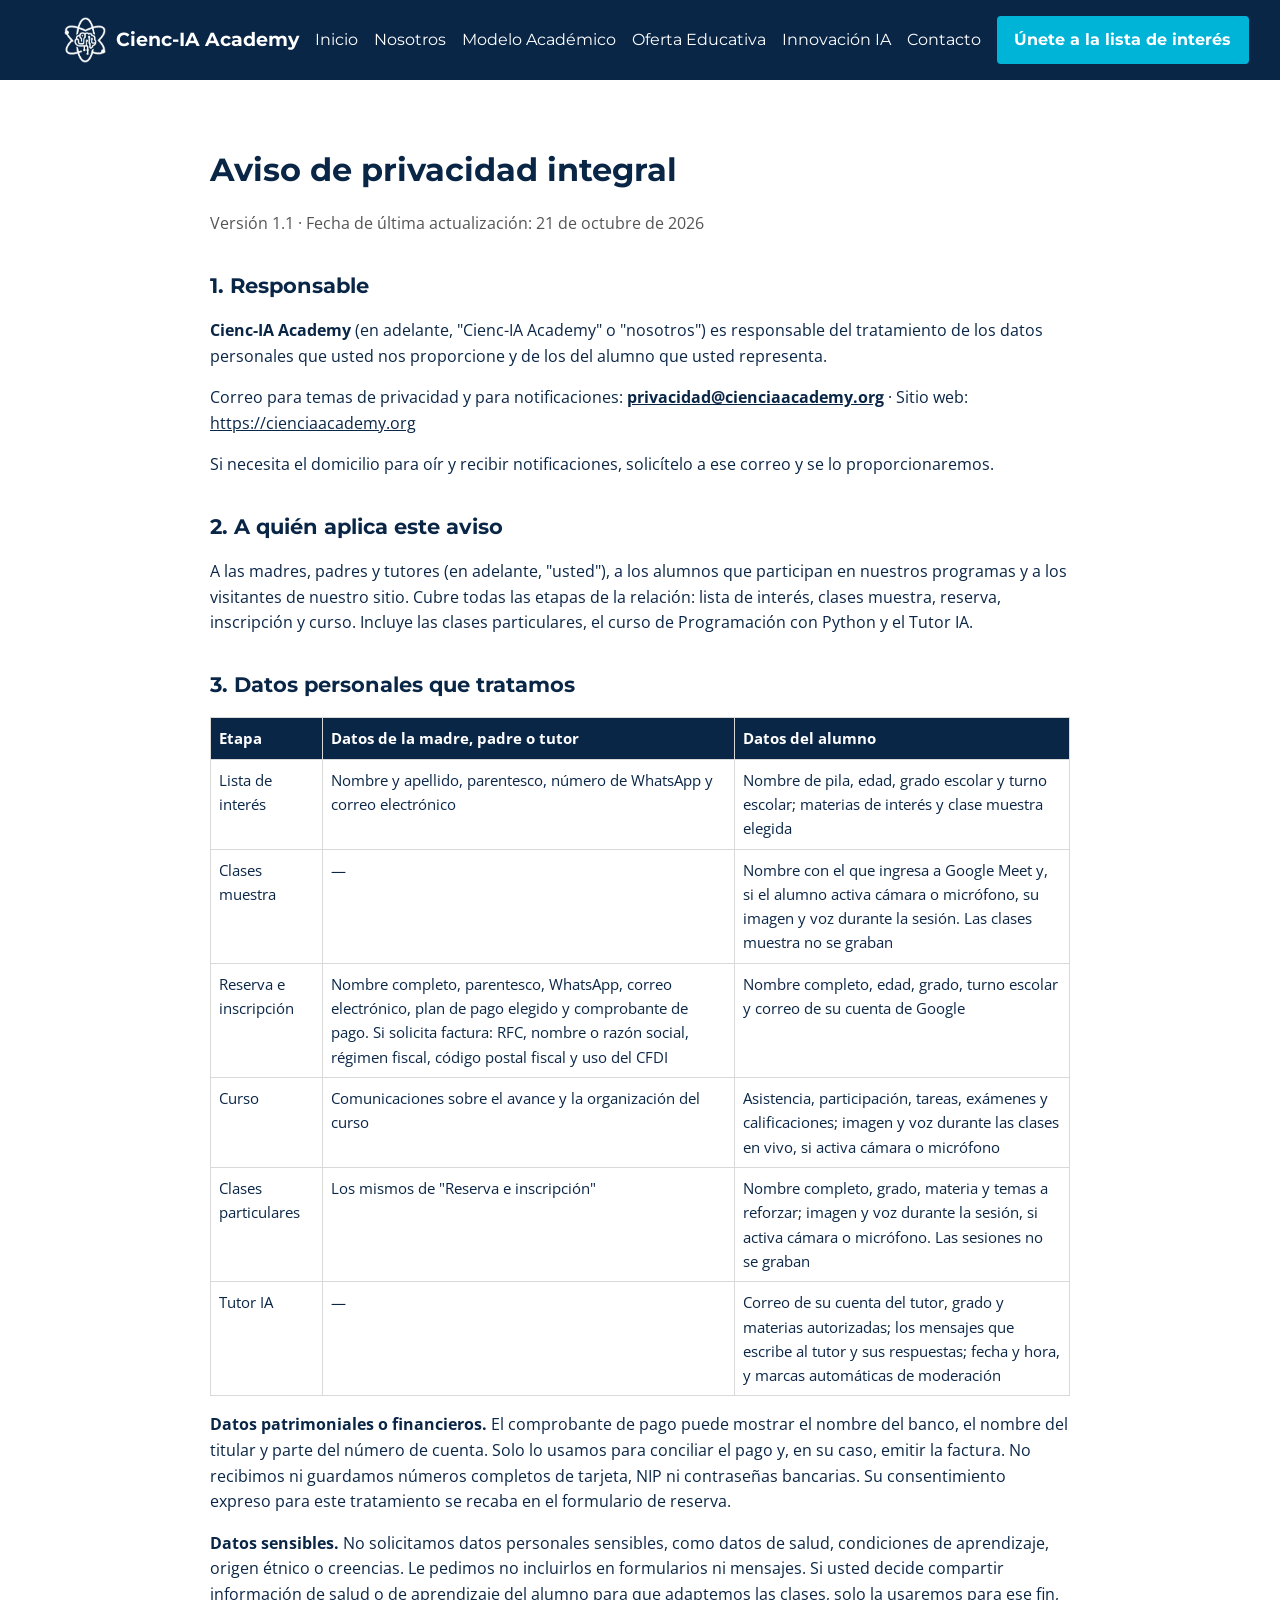
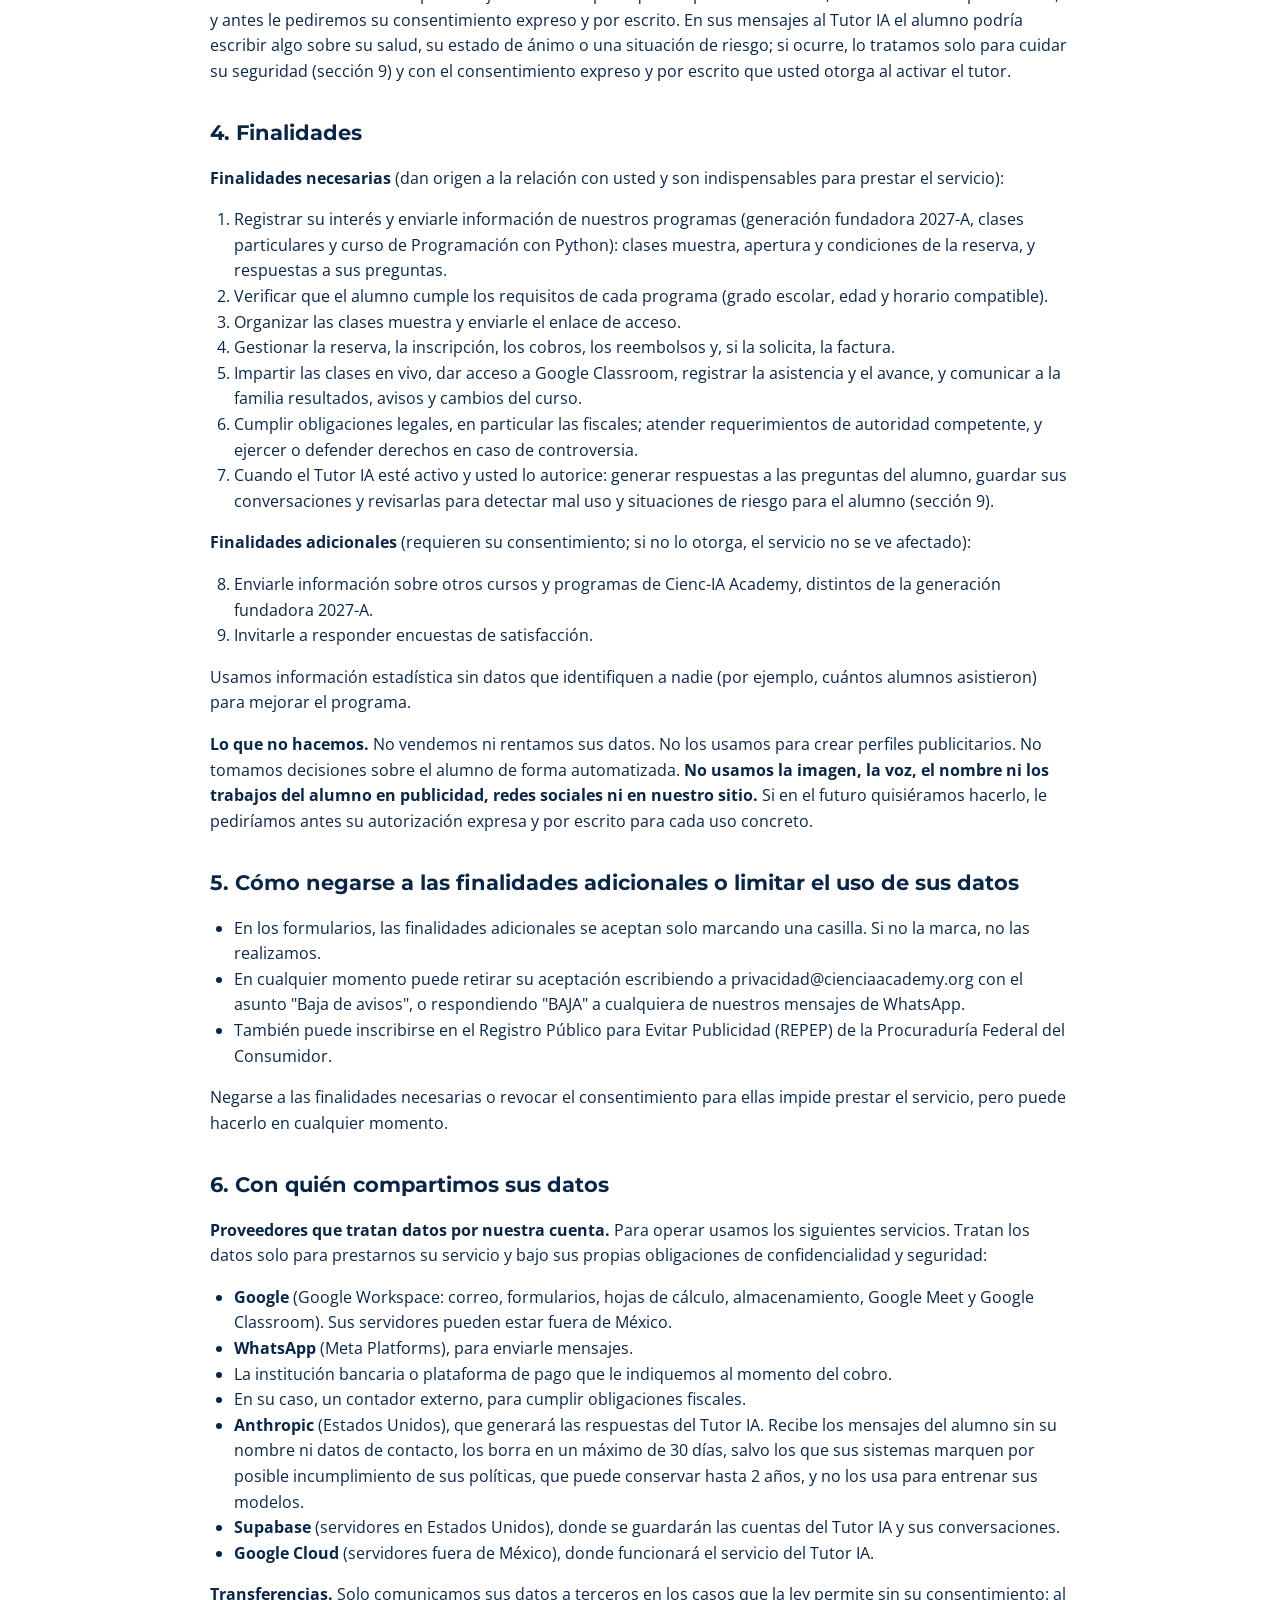
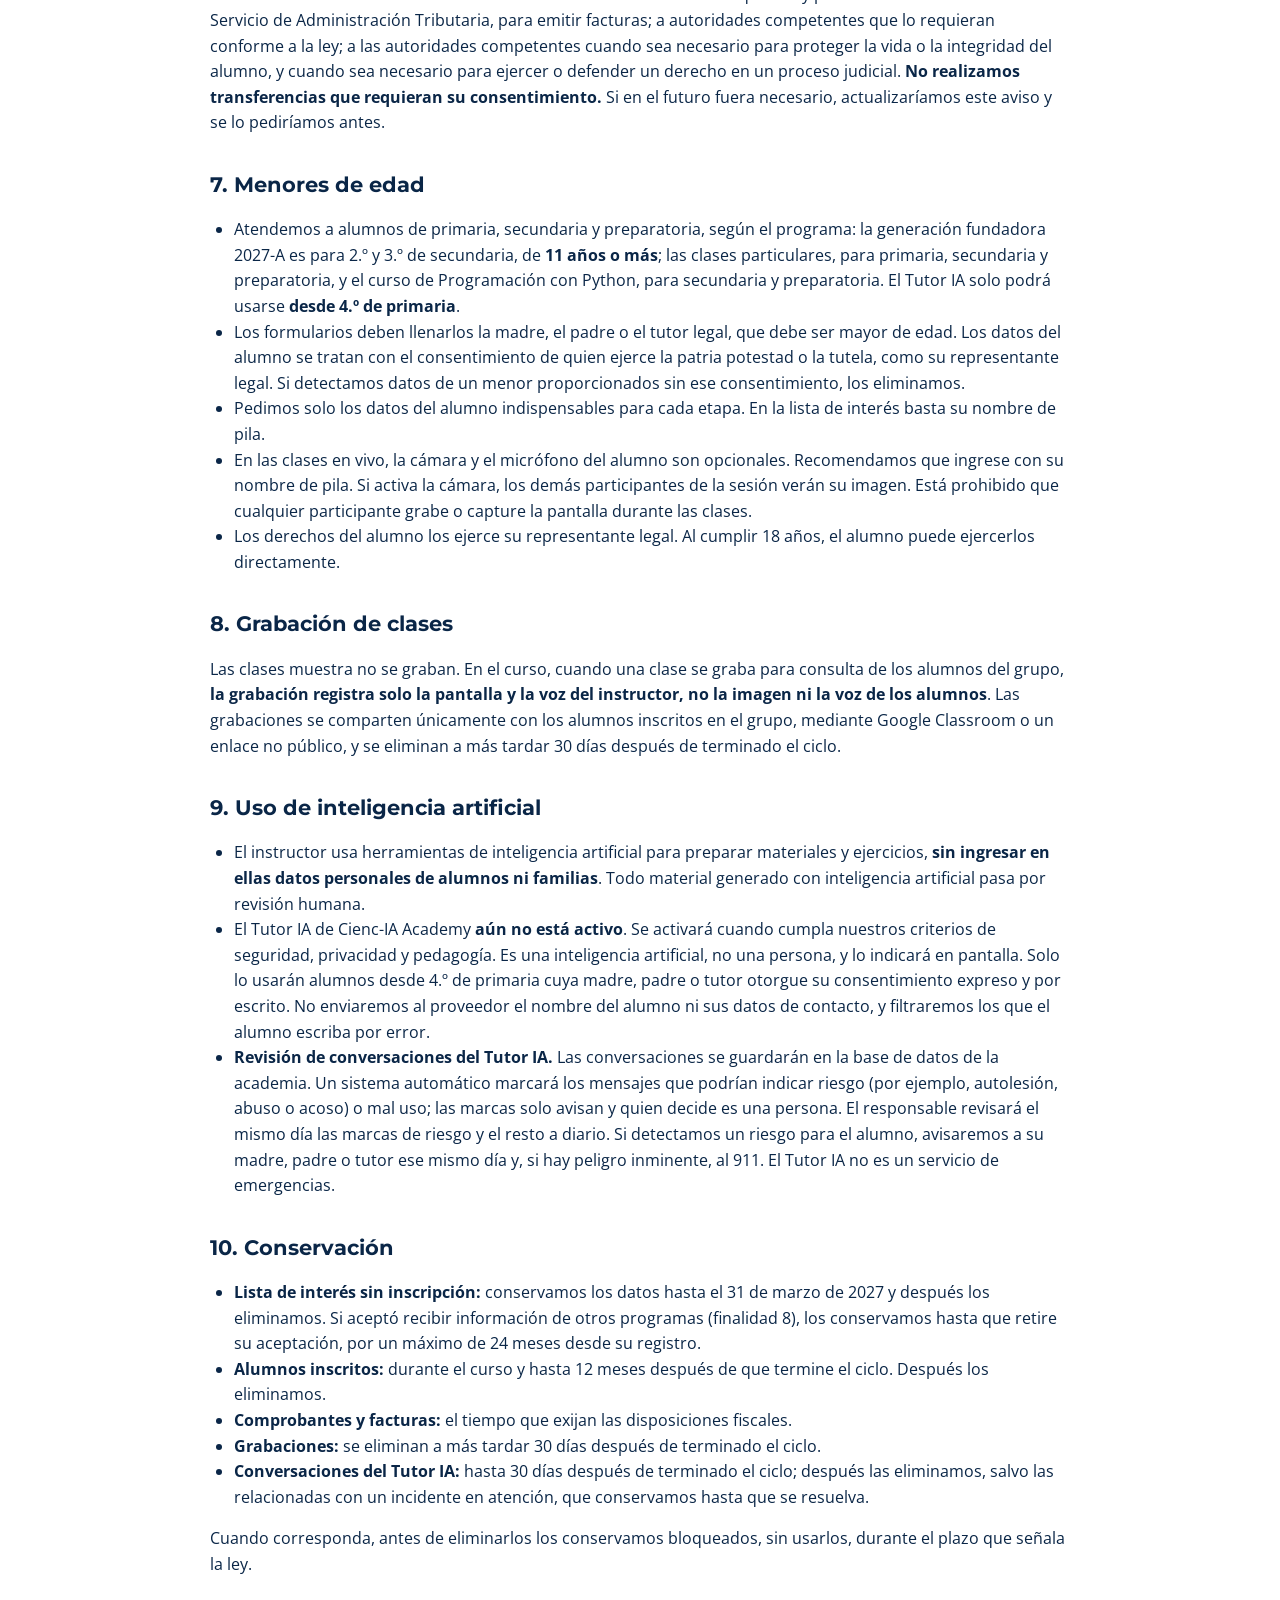
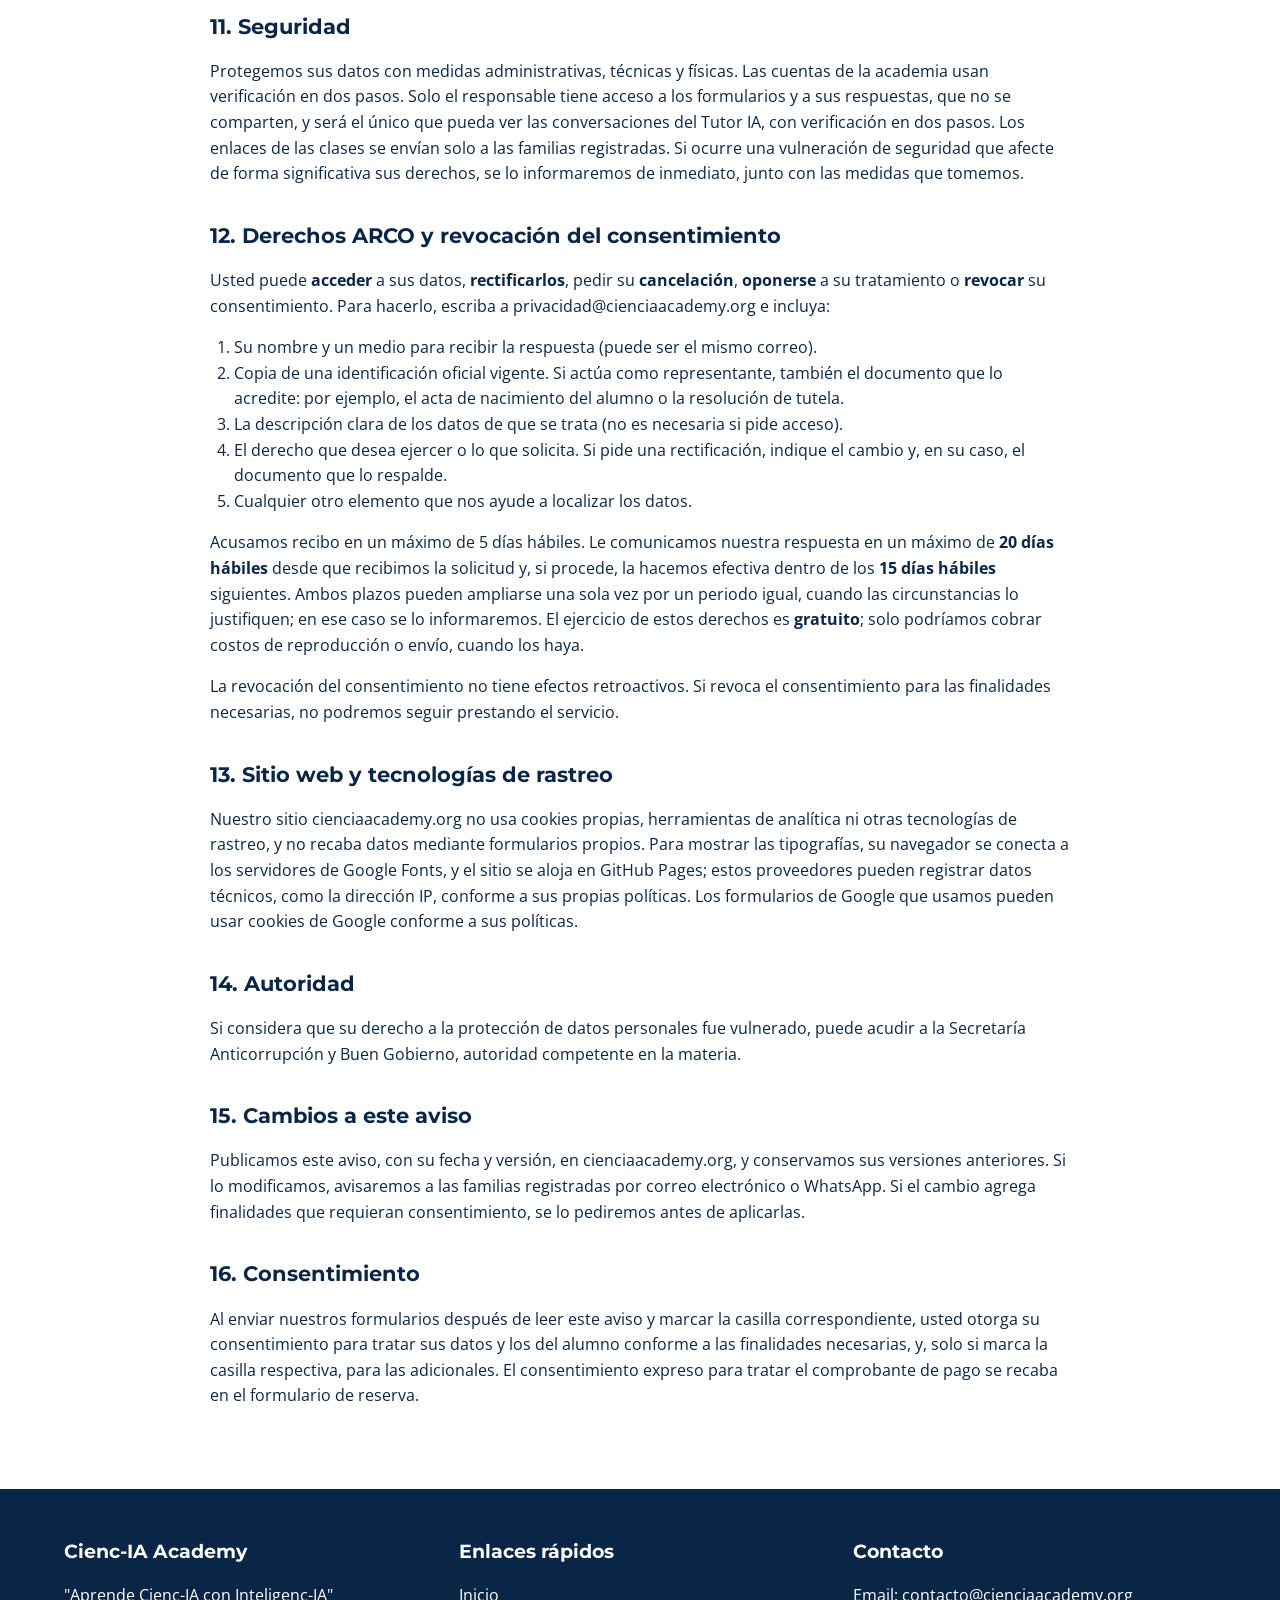
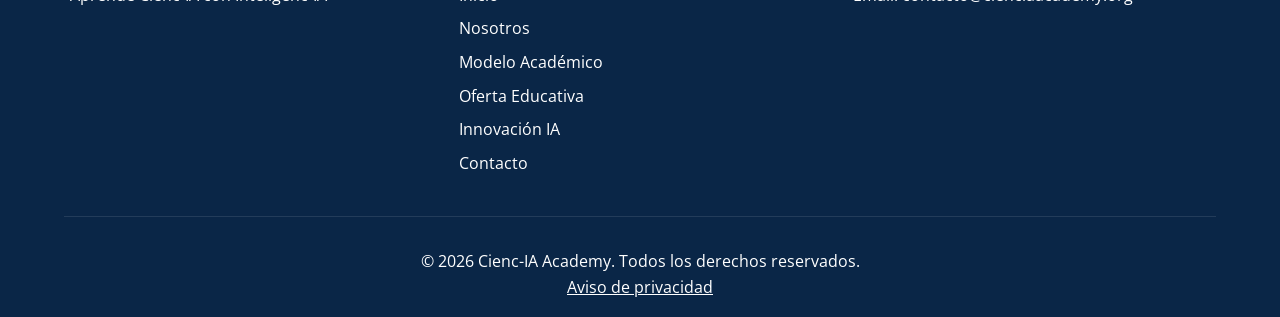
==== commit 73cfd9d6: "Actualiza aviso de privacidad a v1.1 y requisitos de programas" ====
--- a/pages/aviso-de-privacidad.html
+++ b/pages/aviso-de-privacidad.html
@@ -402,13 +402,13 @@
     <section>
         <div class="container aviso">
             <h1>Aviso de privacidad integral</h1>
-            <p class="aviso-version">Versión 1.0 · Fecha de última actualización: 16 de octubre de 2026</p>
+            <p class="aviso-version">Versión 1.1 · Fecha de última actualización: 21 de octubre de 2026</p>
             <h2>1. Responsable</h2>
             <p><strong>Cienc-IA Academy</strong> (en adelante, "Cienc-IA Academy" o "nosotros") es responsable del tratamiento de los datos personales que usted nos proporcione y de los del alumno que usted representa.</p>
             <p>Correo para temas de privacidad y para notificaciones: <strong><a href="mailto:privacidad@cienciaacademy.org">privacidad@cienciaacademy.org</a></strong> · Sitio web: <a href="https://cienciaacademy.org">https://cienciaacademy.org</a></p>
             <p>Si necesita el domicilio para oír y recibir notificaciones, solicítelo a ese correo y se lo proporcionaremos.</p>
             <h2>2. A quién aplica este aviso</h2>
-            <p>A las madres, padres y tutores (en adelante, "usted"), a los alumnos que participan en nuestros programas y a los visitantes de nuestro sitio. Cubre todas las etapas de la relación: lista de interés, clases muestra, reserva, inscripción y curso.</p>
+            <p>A las madres, padres y tutores (en adelante, "usted"), a los alumnos que participan en nuestros programas y a los visitantes de nuestro sitio. Cubre todas las etapas de la relación: lista de interés, clases muestra, reserva, inscripción y curso. Incluye las clases particulares, el curso de Programación con Python y el Tutor IA.</p>
             <h2>3. Datos personales que tratamos</h2>
             <table>
             <thead>
@@ -439,22 +439,33 @@
             <td>Comunicaciones sobre el avance y la organización del curso</td>
             <td>Asistencia, participación, tareas, exámenes y calificaciones; imagen y voz durante las clases en vivo, si activa cámara o micrófono</td>
             </tr>
+            <tr>
+            <td>Clases particulares</td>
+            <td>Los mismos de "Reserva e inscripción"</td>
+            <td>Nombre completo, grado, materia y temas a reforzar; imagen y voz durante la sesión, si activa cámara o micrófono. Las sesiones no se graban</td>
+            </tr>
+            <tr>
+            <td>Tutor IA</td>
+            <td>—</td>
+            <td>Correo de su cuenta del tutor, grado y materias autorizadas; los mensajes que escribe al tutor y sus respuestas; fecha y hora, y marcas automáticas de moderación</td>
+            </tr>
             </tbody>
             </table>
             <p><strong>Datos patrimoniales o financieros.</strong> El comprobante de pago puede mostrar el nombre del banco, el nombre del titular y parte del número de cuenta. Solo lo usamos para conciliar el pago y, en su caso, emitir la factura. No recibimos ni guardamos números completos de tarjeta, NIP ni contraseñas bancarias. Su consentimiento expreso para este tratamiento se recaba en el formulario de reserva.</p>
-            <p><strong>Datos sensibles.</strong> No solicitamos datos personales sensibles, como datos de salud, condiciones de aprendizaje, origen étnico o creencias. Le pedimos no incluirlos en formularios ni mensajes. Si usted decide compartir información de salud o de aprendizaje del alumno para que adaptemos las clases, solo la usaremos para ese fin, y antes le pediremos su consentimiento expreso y por escrito.</p>
+            <p><strong>Datos sensibles.</strong> No solicitamos datos personales sensibles, como datos de salud, condiciones de aprendizaje, origen étnico o creencias. Le pedimos no incluirlos en formularios ni mensajes. Si usted decide compartir información de salud o de aprendizaje del alumno para que adaptemos las clases, solo la usaremos para ese fin, y antes le pediremos su consentimiento expreso y por escrito. En sus mensajes al Tutor IA el alumno podría escribir algo sobre su salud, su estado de ánimo o una situación de riesgo; si ocurre, lo tratamos solo para cuidar su seguridad (sección 9) y con el consentimiento expreso y por escrito que usted otorga al activar el tutor.</p>
             <h2>4. Finalidades</h2>
             <p><strong>Finalidades necesarias</strong> (dan origen a la relación con usted y son indispensables para prestar el servicio):</p>
             <ol>
-            <li>Registrar su interés y enviarle información de la generación fundadora 2027-A: clases muestra, apertura y condiciones de la reserva, y respuestas a sus preguntas.</li>
-            <li>Verificar que el alumno cumple los requisitos del programa (grado escolar, edad mínima de 13 años y horario compatible).</li>
+            <li>Registrar su interés y enviarle información de nuestros programas (generación fundadora 2027-A, clases particulares y curso de Programación con Python): clases muestra, apertura y condiciones de la reserva, y respuestas a sus preguntas.</li>
+            <li>Verificar que el alumno cumple los requisitos de cada programa (grado escolar, edad y horario compatible).</li>
             <li>Organizar las clases muestra y enviarle el enlace de acceso.</li>
             <li>Gestionar la reserva, la inscripción, los cobros, los reembolsos y, si la solicita, la factura.</li>
             <li>Impartir las clases en vivo, dar acceso a Google Classroom, registrar la asistencia y el avance, y comunicar a la familia resultados, avisos y cambios del curso.</li>
             <li>Cumplir obligaciones legales, en particular las fiscales; atender requerimientos de autoridad competente, y ejercer o defender derechos en caso de controversia.</li>
+            <li>Cuando el Tutor IA esté activo y usted lo autorice: generar respuestas a las preguntas del alumno, guardar sus conversaciones y revisarlas para detectar mal uso y situaciones de riesgo para el alumno (sección 9).</li>
             </ol>
             <p><strong>Finalidades adicionales</strong> (requieren su consentimiento; si no lo otorga, el servicio no se ve afectado):</p>
-            <ol>
+            <ol start="8">
             <li>Enviarle información sobre otros cursos y programas de Cienc-IA Academy, distintos de la generación fundadora 2027-A.</li>
             <li>Invitarle a responder encuestas de satisfacción.</li>
             </ol>
@@ -474,11 +485,14 @@
             <li><strong>WhatsApp</strong> (Meta Platforms), para enviarle mensajes.</li>
             <li>La institución bancaria o plataforma de pago que le indiquemos al momento del cobro.</li>
             <li>En su caso, un contador externo, para cumplir obligaciones fiscales.</li>
+            <li><strong>Anthropic</strong> (Estados Unidos), que generará las respuestas del Tutor IA. Recibe los mensajes del alumno sin su nombre ni datos de contacto, los borra en un máximo de 30 días, salvo los que sus sistemas marquen por posible incumplimiento de sus políticas, que puede conservar hasta 2 años, y no los usa para entrenar sus modelos.</li>
+            <li><strong>Supabase</strong> (servidores en Estados Unidos), donde se guardarán las cuentas del Tutor IA y sus conversaciones.</li>
+            <li><strong>Google Cloud</strong> (servidores fuera de México), donde funcionará el servicio del Tutor IA.</li>
             </ul>
-            <p><strong>Transferencias.</strong> Solo comunicamos sus datos a terceros en los casos que la ley permite sin su consentimiento: al Servicio de Administración Tributaria, para emitir facturas; a autoridades competentes que lo requieran conforme a la ley, y cuando sea necesario para ejercer o defender un derecho en un proceso judicial. <strong>No realizamos transferencias que requieran su consentimiento.</strong> Si en el futuro fuera necesario, actualizaríamos este aviso y se lo pediríamos antes.</p>
+            <p><strong>Transferencias.</strong> Solo comunicamos sus datos a terceros en los casos que la ley permite sin su consentimiento: al Servicio de Administración Tributaria, para emitir facturas; a autoridades competentes que lo requieran conforme a la ley; a las autoridades competentes cuando sea necesario para proteger la vida o la integridad del alumno, y cuando sea necesario para ejercer o defender un derecho en un proceso judicial. <strong>No realizamos transferencias que requieran su consentimiento.</strong> Si en el futuro fuera necesario, actualizaríamos este aviso y se lo pediríamos antes.</p>
             <h2>7. Menores de edad</h2>
             <ul>
-            <li>Nuestros programas actuales admiten solo a alumnos de <strong>13 años o más</strong>.</li>
+            <li>Atendemos a alumnos de primaria, secundaria y preparatoria, según el programa: la generación fundadora 2027-A es para 2.º y 3.º de secundaria, de <strong>11 años o más</strong>; las clases particulares, para primaria, secundaria y preparatoria, y el curso de Programación con Python, para secundaria y preparatoria. El Tutor IA solo podrá usarse <strong>desde 4.º de primaria</strong>.</li>
             <li>Los formularios deben llenarlos la madre, el padre o el tutor legal, que debe ser mayor de edad. Los datos del alumno se tratan con el consentimiento de quien ejerce la patria potestad o la tutela, como su representante legal. Si detectamos datos de un menor proporcionados sin ese consentimiento, los eliminamos.</li>
             <li>Pedimos solo los datos del alumno indispensables para cada etapa. En la lista de interés basta su nombre de pila.</li>
             <li>En las clases en vivo, la cámara y el micrófono del alumno son opcionales. Recomendamos que ingrese con su nombre de pila. Si activa la cámara, los demás participantes de la sesión verán su imagen. Está prohibido que cualquier participante grabe o capture la pantalla durante las clases.</li>
@@ -489,18 +503,20 @@
             <h2>9. Uso de inteligencia artificial</h2>
             <ul>
             <li>El instructor usa herramientas de inteligencia artificial para preparar materiales y ejercicios, <strong>sin ingresar en ellas datos personales de alumnos ni familias</strong>. Todo material generado con inteligencia artificial pasa por revisión humana.</li>
-            <li>El Tutor IA de Cienc-IA Academy <strong>no está activo</strong>. Antes de activarlo, actualizaremos este aviso con el proveedor, los datos que procesa y su conservación, y pediremos el consentimiento expreso de la madre, el padre o el tutor. Solo podrán usarlo alumnos de 13 años o más.</li>
+            <li>El Tutor IA de Cienc-IA Academy <strong>aún no está activo</strong>. Se activará cuando cumpla nuestros criterios de seguridad, privacidad y pedagogía. Es una inteligencia artificial, no una persona, y lo indicará en pantalla. Solo lo usarán alumnos desde 4.º de primaria cuya madre, padre o tutor otorgue su consentimiento expreso y por escrito. No enviaremos al proveedor el nombre del alumno ni sus datos de contacto, y filtraremos los que el alumno escriba por error.</li>
+            <li><strong>Revisión de conversaciones del Tutor IA.</strong> Las conversaciones se guardarán en la base de datos de la academia. Un sistema automático marcará los mensajes que podrían indicar riesgo (por ejemplo, autolesión, abuso o acoso) o mal uso; las marcas solo avisan y quien decide es una persona. El responsable revisará el mismo día las marcas de riesgo y el resto a diario. Si detectamos un riesgo para el alumno, avisaremos a su madre, padre o tutor ese mismo día y, si hay peligro inminente, al 911. El Tutor IA no es un servicio de emergencias.</li>
             </ul>
             <h2>10. Conservación</h2>
             <ul>
-            <li><strong>Lista de interés sin inscripción:</strong> conservamos los datos hasta el 31 de marzo de 2027 y después los eliminamos. Si aceptó recibir información de otros programas (finalidad 7), los conservamos hasta que retire su aceptación, por un máximo de 24 meses desde su registro.</li>
+            <li><strong>Lista de interés sin inscripción:</strong> conservamos los datos hasta el 31 de marzo de 2027 y después los eliminamos. Si aceptó recibir información de otros programas (finalidad 8), los conservamos hasta que retire su aceptación, por un máximo de 24 meses desde su registro.</li>
             <li><strong>Alumnos inscritos:</strong> durante el curso y hasta 12 meses después de que termine el ciclo. Después los eliminamos.</li>
             <li><strong>Comprobantes y facturas:</strong> el tiempo que exijan las disposiciones fiscales.</li>
             <li><strong>Grabaciones:</strong> se eliminan a más tardar 30 días después de terminado el ciclo.</li>
+            <li><strong>Conversaciones del Tutor IA:</strong> hasta 30 días después de terminado el ciclo; después las eliminamos, salvo las relacionadas con un incidente en atención, que conservamos hasta que se resuelva.</li>
             </ul>
             <p>Cuando corresponda, antes de eliminarlos los conservamos bloqueados, sin usarlos, durante el plazo que señala la ley.</p>
             <h2>11. Seguridad</h2>
-            <p>Protegemos sus datos con medidas administrativas, técnicas y físicas. Las cuentas de la academia usan verificación en dos pasos. Solo el responsable tiene acceso a los formularios y a sus respuestas, que no se comparten. Los enlaces de las clases se envían solo a las familias registradas. Si ocurre una vulneración de seguridad que afecte de forma significativa sus derechos, se lo informaremos de inmediato, junto con las medidas que tomemos.</p>
+            <p>Protegemos sus datos con medidas administrativas, técnicas y físicas. Las cuentas de la academia usan verificación en dos pasos. Solo el responsable tiene acceso a los formularios y a sus respuestas, que no se comparten, y será el único que pueda ver las conversaciones del Tutor IA, con verificación en dos pasos. Los enlaces de las clases se envían solo a las familias registradas. Si ocurre una vulneración de seguridad que afecte de forma significativa sus derechos, se lo informaremos de inmediato, junto con las medidas que tomemos.</p>
             <h2>12. Derechos ARCO y revocación del consentimiento</h2>
             <p>Usted puede <strong>acceder</strong> a sus datos, <strong>rectificarlos</strong>, pedir su <strong>cancelación</strong>, <strong>oponerse</strong> a su tratamiento o <strong>revocar</strong> su consentimiento. Para hacerlo, escriba a privacidad@cienciaacademy.org e incluya:</p>
             <ol>
